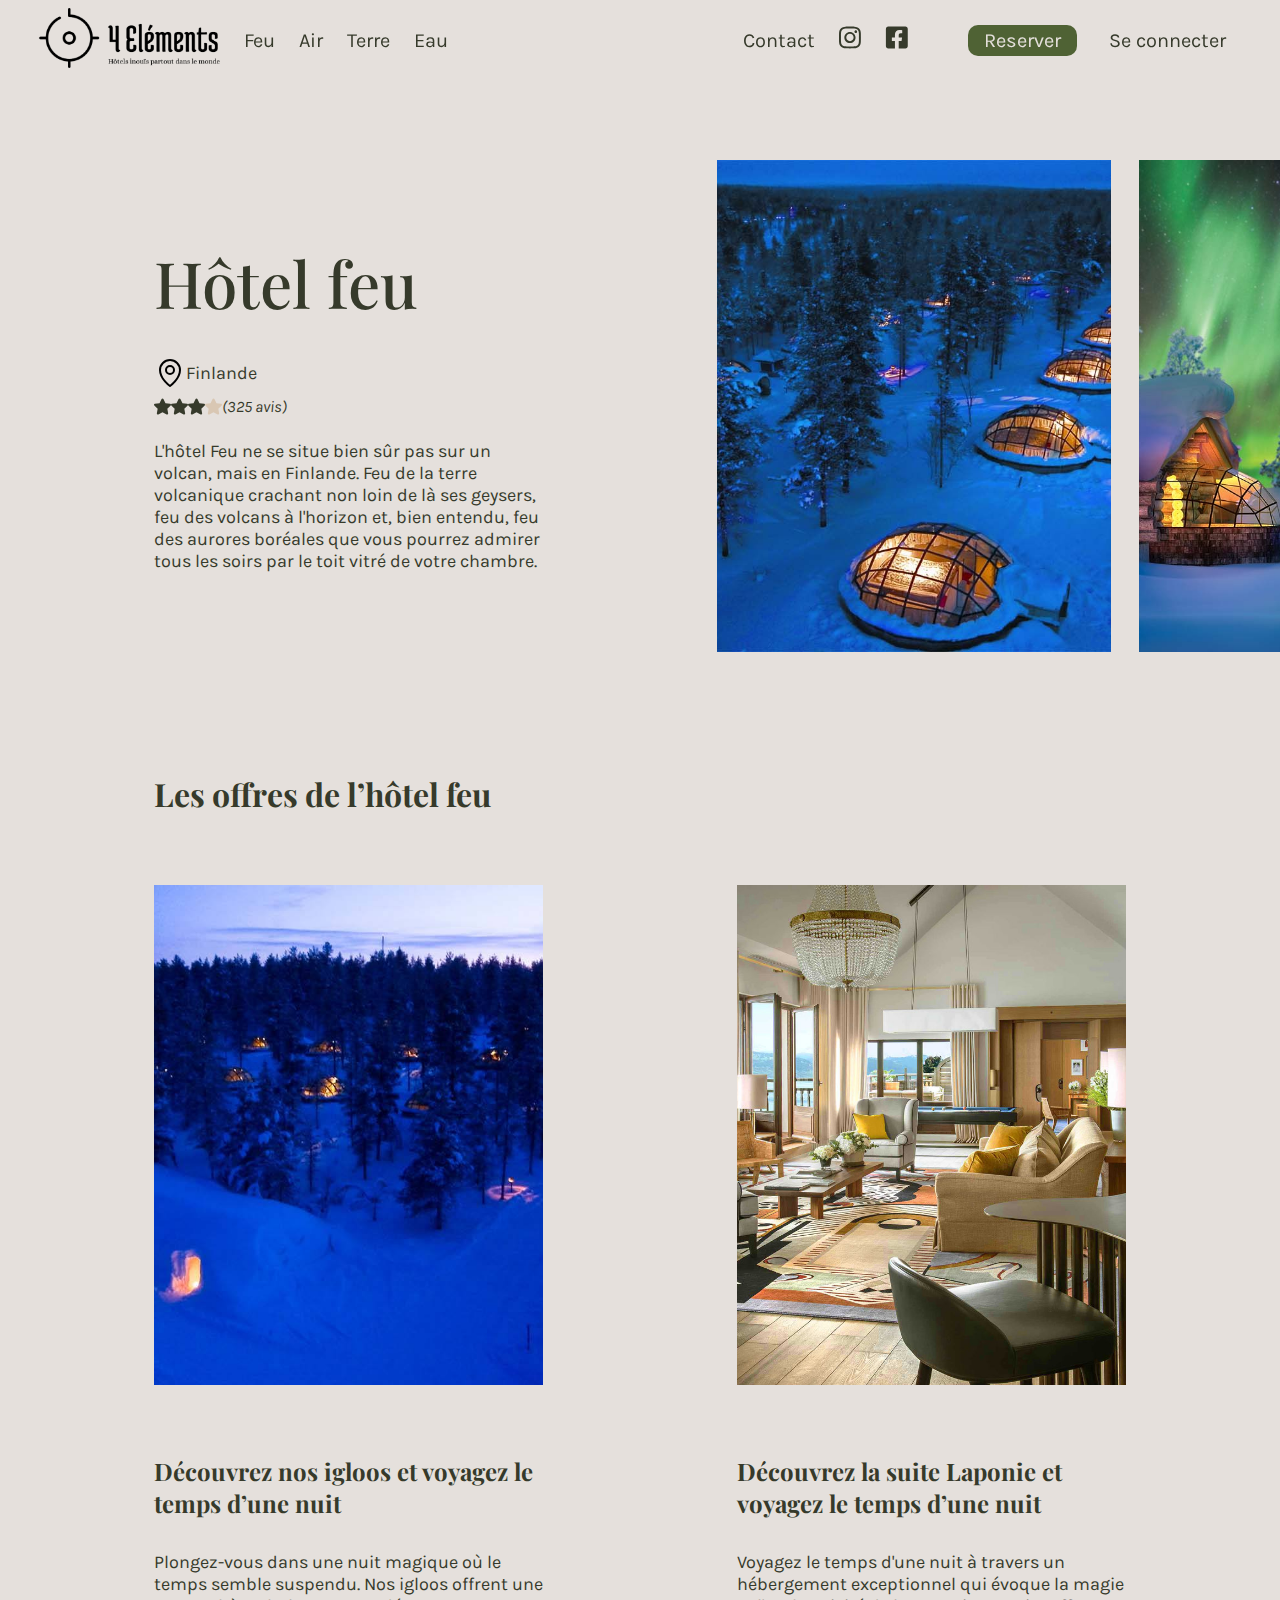
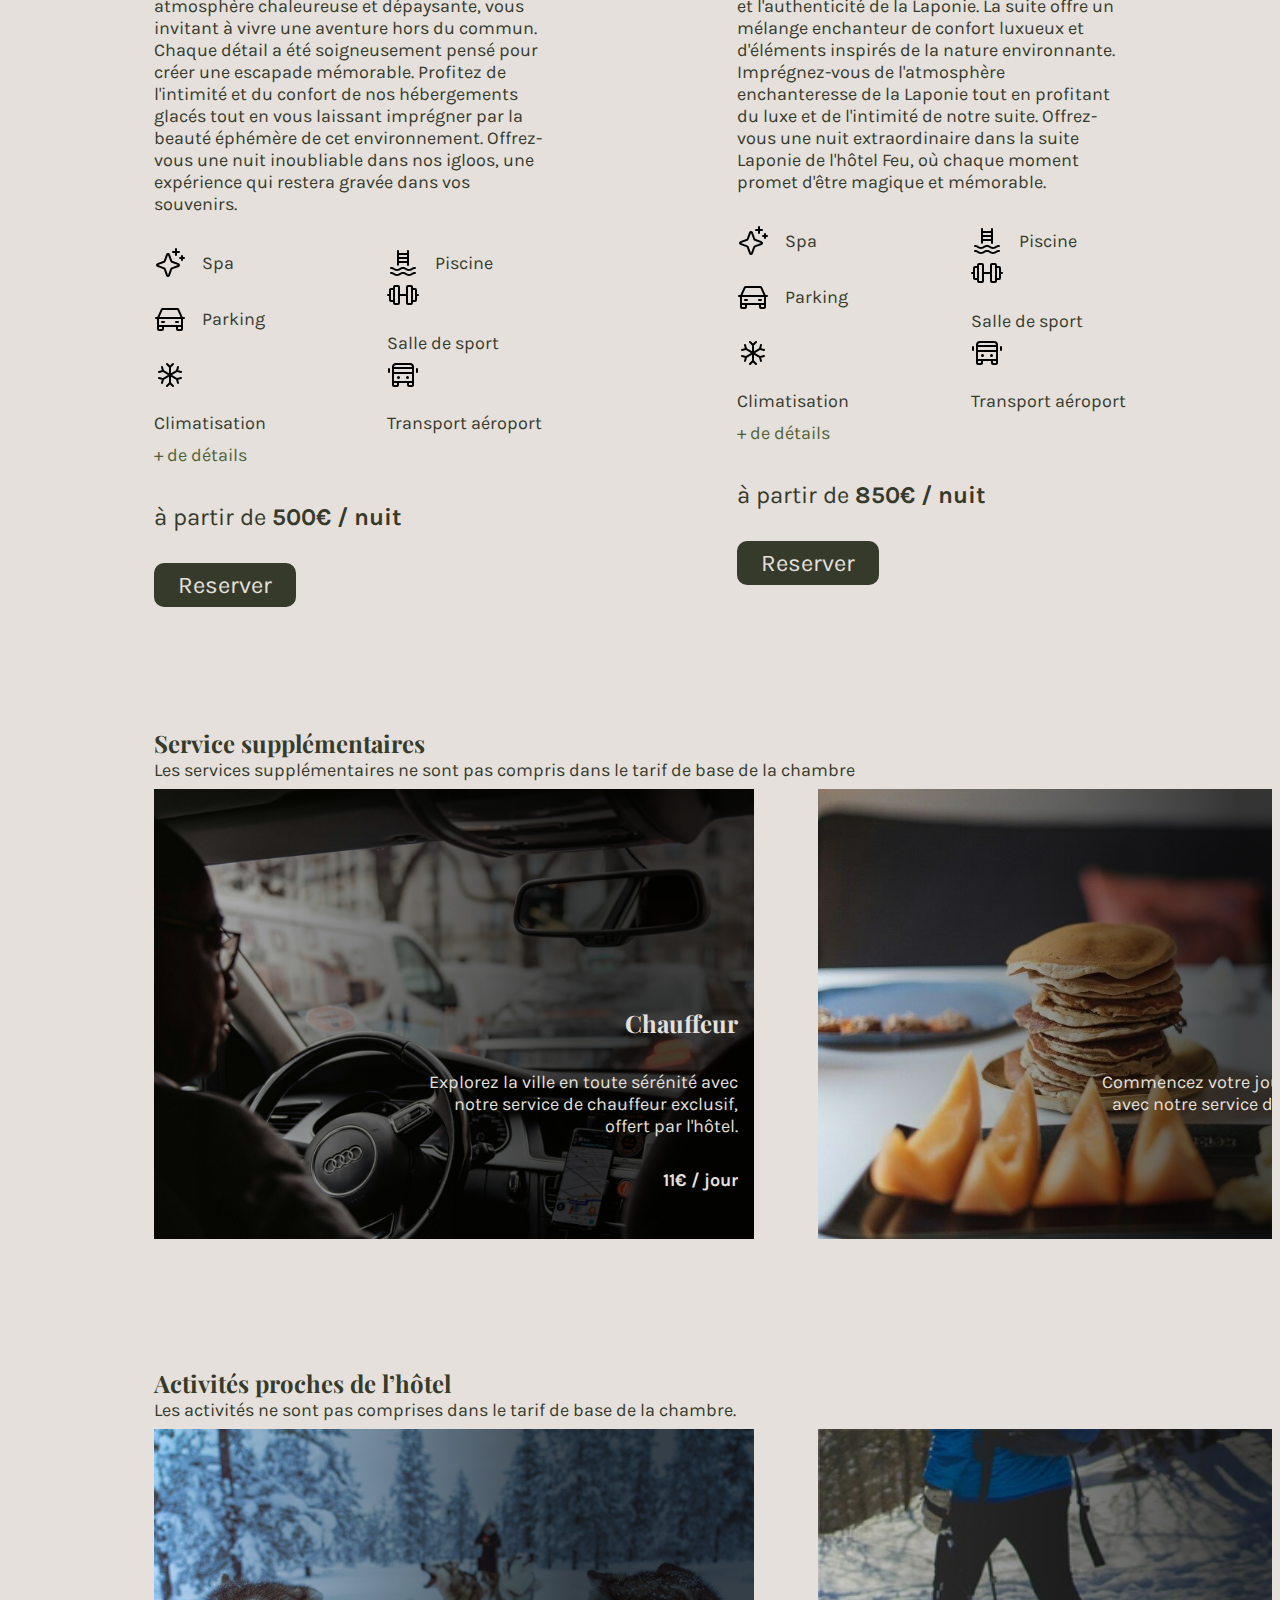
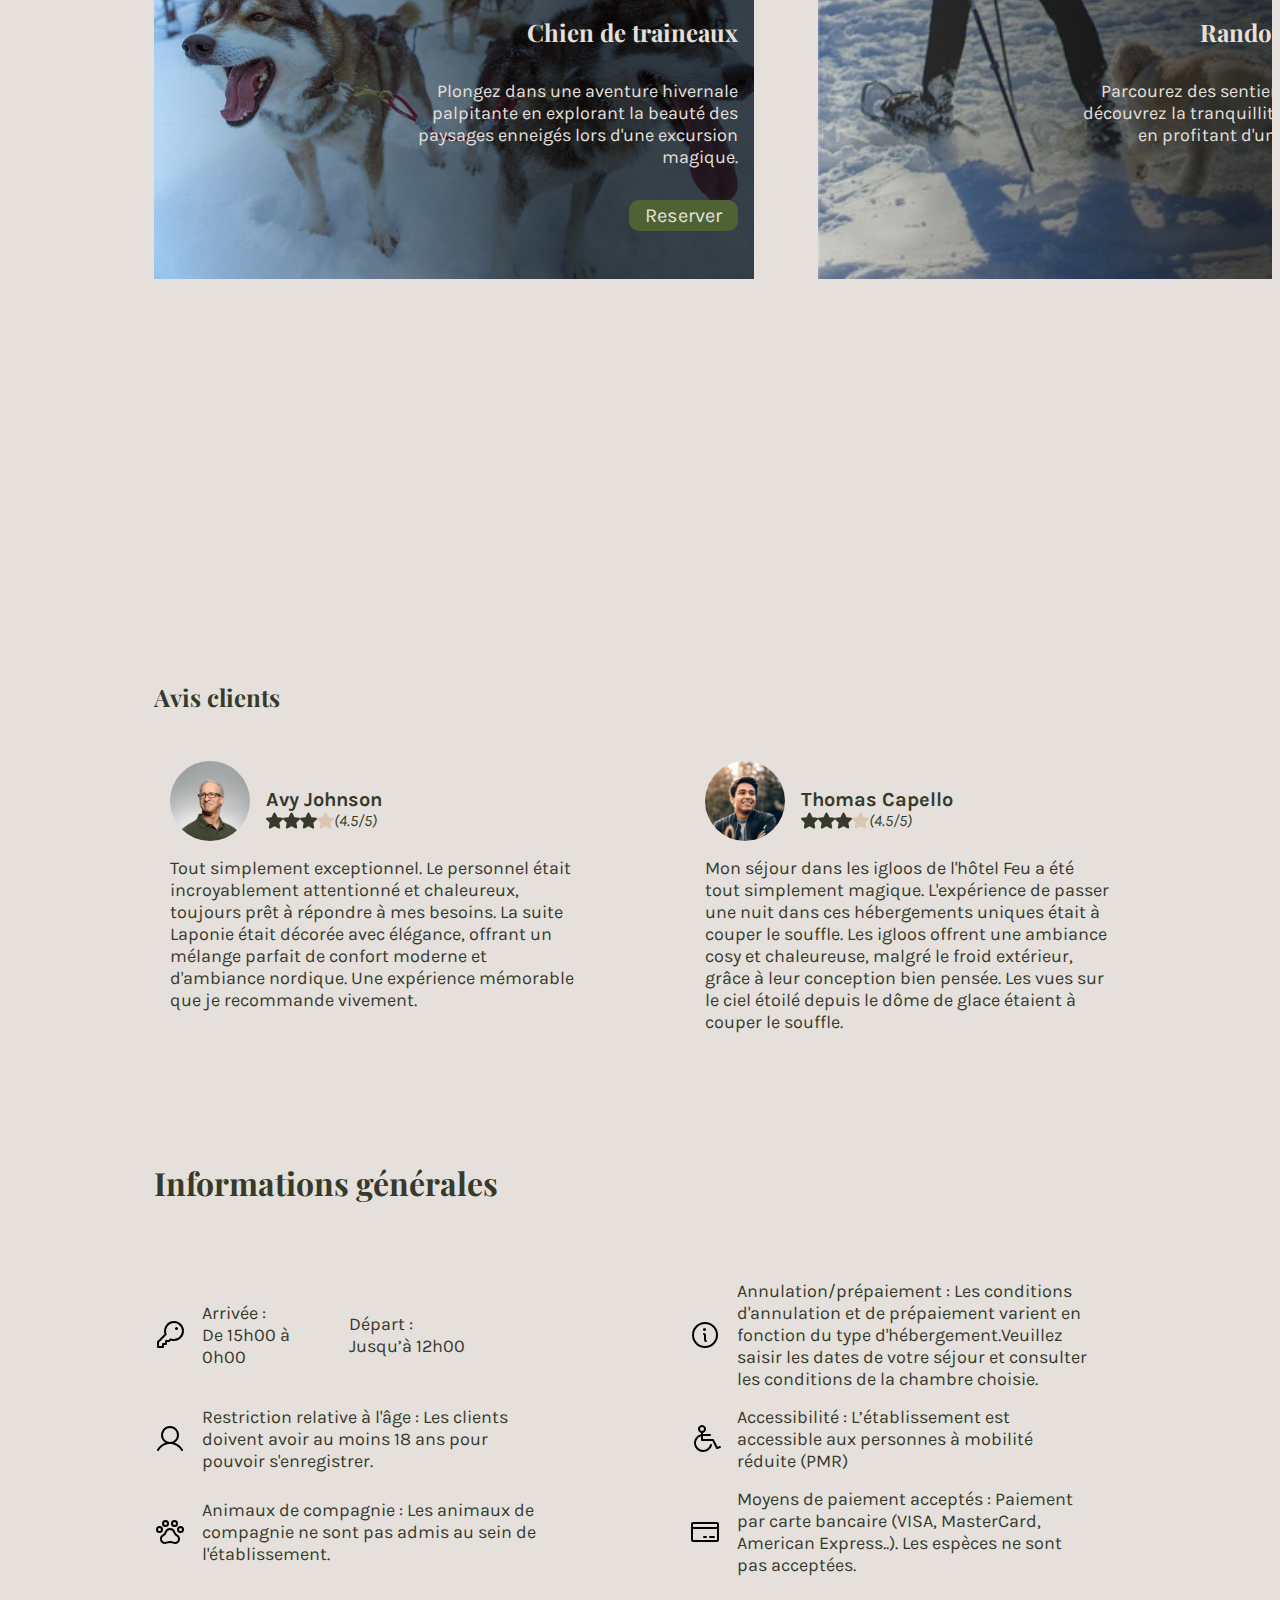
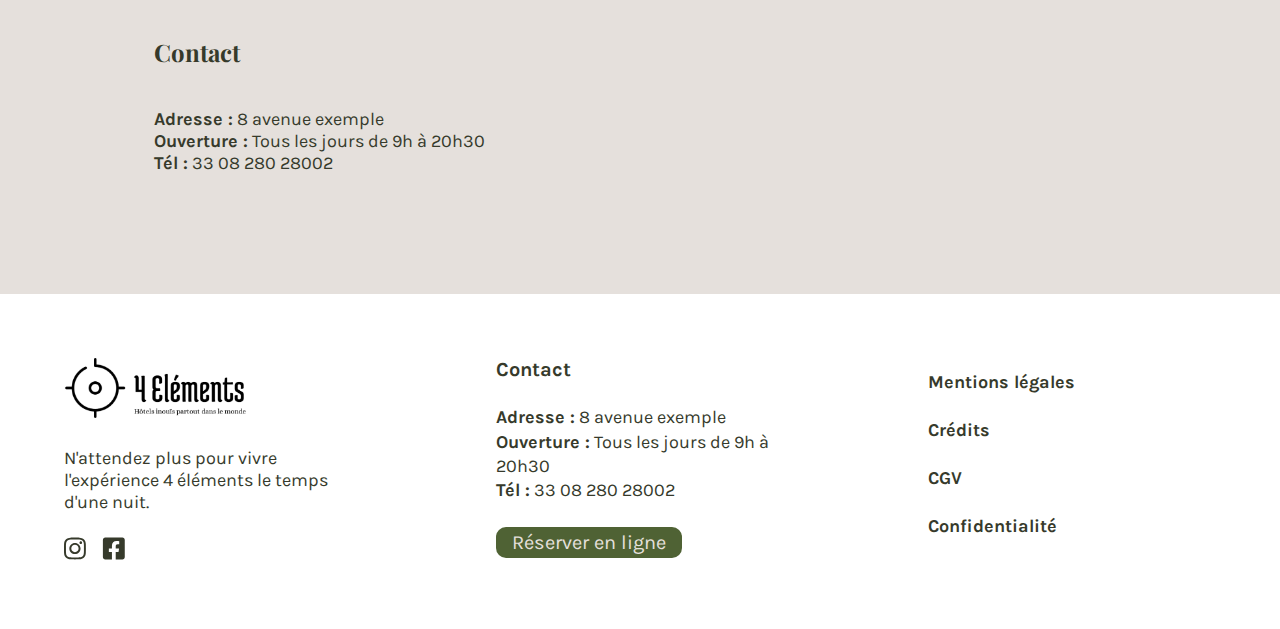
==== fire.html @ c2348f63 "V1" ====
<!DOCTYPE html>
<html lang="fr">
<head>
    <meta charset="UTF-8">
    <meta name="viewport" content="width=device-width, initial-scale=1.0">
    <title>Élément Feu : Vivez l'Énergie Brûlante de l'Expérience</title>
    <meta name="description" content="Description Meta de la page Hotel Feu : Découvrez l'intensité et la chaleur de l'élément Feu dans notre hôtel dédié, où chaque détail incarne la passion et la vitalité de cette force élémentaire. Plongez dans une expérience où le feu réchauffe votre âme et éveille vos sens, créant des souvenirs inoubliables au cœur d'un environnement enflammé et vibrant.">
    <link rel="stylesheet" href="style.css">
</head>
<body>
    <!-- header -->
    <header class="flex justify-between align-center">
        <!-- menu burger -->
        <div class="menu-burger">
             <!-- W3C ressort en erreur car il ne faut pas mettre de div ou nav dans le label, mais on a pas le choix en full CSS, je laisse comme ça -->
                <input type="checkbox" name="burger" id="burger">
                <label class="checkmark-burger" for="burger">
                    <span></span>
                    <span></span>
                    <span></span>
                </label>
                <!-- menu lateral -->
                <nav class="menu-lateral">
                    <ul>
                        <li><a href="Index.html" title="lien vers accueil hotels 4 éléments"><img class="logo" src="./assets/logo/logo-noir.png" alt="logo des hotels 4 elements"></a></li>
                        <li><a class="a-menu animation" href="fire.html">Feu</a></li>
                        <li><a class="a-menu" href="Index.html">Air</a></li>
                        <li><a class="a-menu" href="Index.html">Terre</a></li>
                        <li><a class="a-menu" href="Index.html">Eau</a></li>
                        <li><a class="a-menu reserve" href="Index.html">Reserver</a></li>
                        <li><a class="a-menu" href="Index.html">Se connecter</a></li>
                        <li><a class="a-menu" href="#contact" title="lien vers l'onglet contact">Contact</a></li>
                    </ul>
                </nav>
        </div>
        <!-- div gauche -->
        <div class="header-gauche flex align-center menu-grd-ecran">
            <!-- logo -->
           <a href="Index.html" title="lien vers accueil hotels 4 éléments"><img class="logo anim-logo" src="./assets/logo/logo-noir.png" alt="logo des hotels 4 elements"></a>
            <!-- menu hotel -->
            <nav>
                <ul class="menu flex">
                    <li class="anim"><a class="a-menu" href="fire.html">Feu</a></li>
                    <li class="anim"><a class="a-menu" href="Index.html">Air</a></li>
                    <li class="anim"><a class="a-menu" href="Index.html">Terre</a></li>
                    <li class="anim"><a class="a-menu" href="Index.html">Eau</a></li>
                </ul>
            </nav>
        </div>
        <!-- div droite -->
        <div class="header-droite flex align-center">
            <!-- menu contact et réseaux -->
            <nav>
                <ul class="menu flex align-center">
                    <li class="menu-grd-ecran anim"><a class="a-menu" href="#contact" title="lien vers l'onglet contact">Contact</a></li>
                    <li class="anim"><a target="_blank" href="google.com" title="lien vers la page instagram"><svg width="22" height="23" viewBox="0 0 22 23" fill="none" xmlns="http://www.w3.org/2000/svg">
                        <path d="M10.946 5.88965C7.84058 5.88965 5.33569 8.39453 5.33569 11.5C5.33569 14.6055 7.84058 17.1104 10.946 17.1104C14.0515 17.1104 16.5564 14.6055 16.5564 11.5C16.5564 8.39453 14.0515 5.88965 10.946 5.88965ZM10.946 15.1475C8.93921 15.1475 7.29858 13.5117 7.29858 11.5C7.29858 9.48828 8.93433 7.85254 10.946 7.85254C12.9578 7.85254 14.5935 9.48828 14.5935 11.5C14.5935 13.5117 12.9529 15.1475 10.946 15.1475ZM18.0945 5.66016C18.0945 6.3877 17.5085 6.96875 16.7859 6.96875C16.0584 6.96875 15.4773 6.38281 15.4773 5.66016C15.4773 4.9375 16.0632 4.35156 16.7859 4.35156C17.5085 4.35156 18.0945 4.9375 18.0945 5.66016ZM21.8103 6.98828C21.7273 5.23535 21.3269 3.68262 20.0427 2.40332C18.7634 1.12402 17.2107 0.723633 15.4578 0.635742C13.6511 0.533203 8.23608 0.533203 6.42944 0.635742C4.6814 0.71875 3.12866 1.11914 1.84448 2.39844C0.560303 3.67773 0.164795 5.23047 0.0769043 6.9834C-0.0256348 8.79004 -0.0256348 14.2051 0.0769043 16.0117C0.159912 17.7646 0.560303 19.3174 1.84448 20.5967C3.12866 21.876 4.67651 22.2764 6.42944 22.3643C8.23608 22.4668 13.6511 22.4668 15.4578 22.3643C17.2107 22.2812 18.7634 21.8809 20.0427 20.5967C21.322 19.3174 21.7224 17.7646 21.8103 16.0117C21.9128 14.2051 21.9128 8.79492 21.8103 6.98828ZM19.4763 17.9502C19.0955 18.9072 18.3582 19.6445 17.3962 20.0303C15.9558 20.6016 12.5378 20.4697 10.946 20.4697C9.35425 20.4697 5.9314 20.5967 4.49585 20.0303C3.53882 19.6494 2.80151 18.9121 2.41577 17.9502C1.84448 16.5098 1.97632 13.0918 1.97632 11.5C1.97632 9.9082 1.84937 6.48535 2.41577 5.0498C2.79663 4.09277 3.53394 3.35547 4.49585 2.96973C5.93628 2.39844 9.35425 2.53027 10.946 2.53027C12.5378 2.53027 15.9607 2.40332 17.3962 2.96973C18.3533 3.35059 19.0906 4.08789 19.4763 5.0498C20.0476 6.49023 19.9158 9.9082 19.9158 11.5C19.9158 13.0918 20.0476 16.5146 19.4763 17.9502Z" fill="#363A2B"/>
                        </svg>
                        </a></li>
                    <li class="anim"><a target="_blank" href="google.com" title="lien vers la page facebook"><svg width="23" height="23" viewBox="0 0 23 23" fill="none" xmlns="http://www.w3.org/2000/svg">
                        <path d="M20.4185 0.5625H3.23096C2.60936 0.5625 2.01321 0.80943 1.57368 1.24897C1.13414 1.68851 0.887207 2.28465 0.887207 2.90625L0.887207 20.0938C0.887207 20.7154 1.13414 21.3115 1.57368 21.751C2.01321 22.1906 2.60936 22.4375 3.23096 22.4375H9.93262V15.0005H6.85645V11.5H9.93262V8.83203C9.93262 5.79736 11.7393 4.12109 14.5063 4.12109C15.8315 4.12109 17.2173 4.35742 17.2173 4.35742V7.33594H15.6904C14.186 7.33594 13.7168 8.26953 13.7168 9.22705V11.5H17.0752L16.5381 15.0005H13.7168V22.4375H20.4185C21.0401 22.4375 21.6362 22.1906 22.0757 21.751C22.5153 21.3115 22.7622 20.7154 22.7622 20.0938V2.90625C22.7622 2.28465 22.5153 1.68851 22.0757 1.24897C21.6362 0.80943 21.0401 0.5625 20.4185 0.5625Z" fill="#363A2B"/>
                        </svg>
                        </a></li>
                </ul>
            </nav>
            <!-- bouton header -->
            <div class="header-btn flex align-center menu-grd-ecran">
                <button class="btn-small">Reserver</button>
                <button class="btn-nobg">Se connecter</button>
            </div>
        </div>
    </header>
    <!-- section feu -->
    <section class="feu fire flex justify-between pl12">
        <!-- description -->
        <div class="container-descriptif">
            <!-- titre hotel -->
            <h2>Hôtel feu </h2>
            <!-- localisation hotel -->
            <div class="flex">
                <p class="flex align-center"><img src="./assets/icon/map-pin.svg" alt="picto localisation">Finlande</p>
                <p class="p-legend flex align-center"><img src="./assets/icon/star-full.svg" alt="picto étoile pleine"><img src="./assets/icon/star-full.svg" alt="picto étoile pleine"><img src="./assets/icon/star-full.svg" alt="picto étoile pleine"><img src="./assets/icon/star-empty.svg" alt="picto étoile vide">(325 avis)</p>
            </div>
            <!-- descriptif hotel -->
            <p>L'hôtel Feu ne se situe bien sûr pas sur un volcan, mais en Finlande. Feu de la terre volcanique crachant non loin de là ses geysers, feu des volcans à l'horizon et, bien entendu, feu des aurores boréales que vous pourrez admirer tous les soirs par le toit vitré de votre chambre.</p>
        </div>
        <!-- image hotel -->
        <div class="container-image flex justify-between">
            <!-- image grande -->
            <div class="img-grd"><img class="img-animation" class="img-animation" src="./assets/image/pres-feu-grand.jpg" alt="photo d'igloos au milieu d'une foret" title="Igloos au milieu de la foret"></div>
            <!-- image petite -->
            <div class="img-petit"><img class="img-animation" class="img-animation" src="./assets/image/pres-feu-petit.jpg" alt="photo d'un chalet sous la neige avec aurore boréale" title="chalet, neige et aurore boréale"></div>
        </div>
    </section>
    <!-- section offres/feu -->
    <section class="offre-feu flex justify-between prl12">
        <h3>Les offres de l’hôtel feu</h3>
        <!-- igloos -->
        <article>
            <div class="img-offre"><img class="img-animation" class="img-animation" src="./assets/image/offre-igloo.jpg" alt="photo d'igloos au milieu de la foret enneigé" title="nos igloos"></div>
            <h4>Découvrez nos igloos et voyagez le temps d’une nuit</h4>
            <p class="mtb32">Plongez-vous dans une nuit magique où le temps semble suspendu. Nos igloos offrent une atmosphère chaleureuse et dépaysante, vous invitant à vivre une aventure hors du commun. Chaque détail a été soigneusement pensé pour créer une escapade mémorable. Profitez de l'intimité et du confort de nos hébergements glacés tout en vous laissant imprégner par la beauté éphémère de cet environnement. Offrez-vous une nuit inoubliable dans nos igloos, une expérience qui restera gravée dans vos souvenirs.</p>
            <div class="services flex justify-between">
                <ul class="flex justify-between">
                    <li class="flex align-center"><img src="./assets/icon/sparkle.svg" alt="picto spa"><p>Spa</p></li>
                    <li class="flex align-center"><img src="./assets/icon/swimming-pool.svg" alt="picto piscine"><p>Piscine</p></li>
                    <li class="flex align-center"><img src="./assets/icon/car.svg" alt="picto parking"><p>Parking</p></li>
                    <li class="flex align-center"><img src="./assets/icon/barbell.svg" alt="picto sale de sport"><p>Salle de sport</p></li>
                    <li class="flex align-center"><img src="./assets/icon/snowflake.svg" alt="picto climatisation"><p>Climatisation</p></li>
                    <li class="flex align-center"><img src="./assets/icon/bus.svg" alt="picto bus"><p>Transport aéroport</p></li>
                    <li class="details pointer anim"><p>+ de détails</p></li>
                </ul>
            </div>
            <p class="prix mtb32">à partir de <span>500€ / nuit</span></p>
            <button class="btn-large">Reserver</button>
        </article>
        <!-- suite laponie -->
        <article>
            <div class="img-offre"><img class="img-animation" class="img-animation" src="./assets/image/offre-laponie.jpg" alt="photo d'une chambre luxueuse" title="suite laponie"></div>
            <h4>Découvrez la suite Laponie et voyagez le temps d’une nuit</h4>
            <p class="mtb32">Voyagez le temps d'une nuit à travers un hébergement exceptionnel qui évoque la magie et l'authenticité de la Laponie. La suite offre un mélange enchanteur de confort luxueux et d'éléments inspirés de la nature environnante. Imprégnez-vous de l'atmosphère enchanteresse de la Laponie tout en profitant du luxe et de l'intimité de notre suite. Offrez-vous une nuit extraordinaire dans la suite Laponie de l'hôtel Feu, où chaque moment promet d'être magique et mémorable.</p>
            <div class="services flex justify-between">
                <ul class="flex justify-between">
                    <li class="flex align-center"><img src="./assets/icon/sparkle.svg" alt="picto spa"><p>Spa</p></li>
                    <li class="flex align-center"><img src="./assets/icon/swimming-pool.svg" alt="picto piscine"><p>Piscine</p></li>
                    <li class="flex align-center"><img src="./assets/icon/car.svg" alt="picto parking"><p>Parking</p></li>
                    <li class="flex align-center"><img src="./assets/icon/barbell.svg" alt="picto sale de sport"><p>Salle de sport</p></li>
                    <li class="flex align-center"><img src="./assets/icon/snowflake.svg" alt="picto climatisation"><p>Climatisation</p></li>
                    <li class="flex align-center"><img src="./assets/icon/bus.svg" alt="picto bus"><p>Transport aéroport</p></li>
                    <li class="details pointer anim"><p>+ de détails</p></li>
                </ul>
            </div>
            <div>
                <p class="prix mtb32">à partir de <span>850€ / nuit</span></p>
                <button class="btn-large">Reserver</button>
            </div>
        </article>
    </section>
    <!-- section services sup -->
    <section class="carousel prl12">
        <h4>Service supplémentaires</h4>
        <p class="carousel-sous-titre">Les services supplémentaires ne sont pas compris dans le tarif de base de la chambre</p>
        <!-- carousel -->
        <div class="carousel-container">
            <div class="carousel-slide flex">
                <!-- carte chauffeur -->
                <div class="carousel-card chauffeur flex pointer">
                    <h4>Chauffeur</h4>
                    <p class="carousel-descriptif">Explorez la ville en toute sérénité avec notre service de chauffeur exclusif, offert par l'hôtel.</p>
                    <p class="carousel-prix">11€ / jour</p>
                </div>
                <!-- carte déjeuner -->
                <div class="carousel-card dejeuner flex pointer">
                    <h4>Déjeuner</h4>
                    <p class="carousel-descriptif">Commencez votre journée en beauté avec notre service de petit déjeuner raffiné.</p>
                    <p class="carousel-prix">11€ / jour</p>
                </div>
                <!-- carte repas -->
                <div class="carousel-card repas flex pointer">
                    <h4>Repas</h4>
                    <p class="carousel-descriptif">Savourez l'art culinaire de notre service de repas, où chaque plat est préparé pour émerveiller vos papilles.</p>
                    <p class="carousel-prix">11€ / jour</p>
                </div>
                <!-- carte guide -->
                <div class="carousel-card guide flex pointer">
                    <h4>Visite guidée</h4>
                    <p class="carousel-descriptif">Explorez les trésors locaux avec notre service de visite guidée, conçu pour vous faire découvrir la région</p>
                    <p class="carousel-prix">11€ / jour</p>
                </div>
            </div>
        </div>
    </section>
    <!-- section activites -->
    <section class="carousel prl12">
        <h4>Activités proches de l’hôtel</h4>
        <p>Les activités ne sont pas comprises dans le tarif de base de la chambre.</p>
        <div class="carousel-container">
            <div class="carousel-slide flex">
                <!-- cartechien traineaux -->
                <div class="carousel-card traineau flex pointer">
                    <h4>Chien de traineaux</h4>
                    <p class="carousel-descriptif">Plongez dans une aventure hivernale palpitante en explorant la beauté des paysages enneigés lors d'une excursion magique.</p>
                    <div class="carousel-btn">
                        <button class="btn-small">Reserver</button>
                    </div>
                </div>
                <!-- carte raquettes -->
                <div class="carousel-card raquette flex pointer">
                    <h4>Rando en raquette</h4>
                    <p class="carousel-descriptif">Parcourez des sentiers immaculés et découvrez la tranquillité hivernale tout en profitant d'une randonnée en raquettes.</p>
                    <div class="carousel-btn">
                        <button class="btn-small">Reserver</button>
                    </div>
                </div>
                <!-- carte volcans -->
                <div class="carousel-card volcan flex pointer">
                    <h4>Découvrir les volcans</h4>
                    <p class="carousel-descriptif">Explorez le monde fascinant des volcans, plongez au cœur de paysages spectaculaires et laissez-vous émerveiller.</p>
                    <div class="carousel-btn">
                        <button class="btn-small">Reserver</button>
                    </div>
                </div>
                <!-- carrte spéléo -->
                <div class="carousel-card speleo flex pointer">
                    <h4>Spéléologie</h4>
                    <p class="carousel-descriptif">Aventurez-vous dans les profondeurs mystérieuses de la terre lors d'une passionnante et extraordinaires séance de spéléologie.</p>
                    <div class="carousel-btn">
                        <button class="btn-small">Reserver</button>
                    </div>
                </div>
            </div>
        </div>
    </section>
    <!-- section video -->
    <section class="video-feu">
        <h6>vidéo publiciataire de l'hotel feu</h6>
        <video src="./assets/video/video-feu.mp4" autoplay loop muted></video>
    </section>
    <!-- section avis -->
    <section class="avis prl12 flex justify-between">
        <h4>Avis clients</h4>
        <article class=" img-animation">
            <div class="profil-titre flex align-center">
                <div class="profil"><img src="./assets/image/avis-johnson.png" alt="photo de profil Mr johnson" title="Mr Johnson"></div>
                <div>
                    <h5>Avy Johnson</h5>
                    <p class="p-legend flex align-center"><img src="./assets/icon/star-full.svg" alt="picto étoile pleine"><img src="./assets/icon/star-full.svg" alt="picto étoile pleine"><img src="./assets/icon/star-full.svg" alt="picto étoile pleine"><img src="./assets/icon/star-empty.svg" alt="picto étoile vide"> (4.5/5)</p>
                </div>
            </div>
            <p>Tout simplement exceptionnel. Le personnel était incroyablement attentionné et chaleureux, toujours prêt à répondre à mes besoins. La suite Laponie était décorée avec élégance, offrant un mélange parfait de confort moderne et d'ambiance nordique. Une expérience mémorable que je recommande vivement.</p>
        </article>
        <article class=" img-animation">
            <div class="profil-titre flex align-center">
                <div class="profil"><img src="./assets/image/avis-capello.png" alt="photo de profil Mr capello" title="Mr Capello"></div>
                <div>
                    <h5>Thomas Capello</h5>
                    <p class="p-legend flex align-center"><img src="./assets/icon/star-full.svg" alt="picto étoile pleine"><img src="./assets/icon/star-full.svg" alt="picto étoile pleine"><img src="./assets/icon/star-full.svg" alt="picto étoile pleine"><img src="./assets/icon/star-empty.svg" alt="picto étoile vide"> (4.5/5)</p>
                </div>
            </div>
            <p>Mon séjour dans les igloos de l'hôtel Feu a été tout simplement magique. L'expérience de passer une nuit dans ces hébergements uniques était à couper le souffle. Les igloos offrent une ambiance cosy et chaleureuse, malgré le froid extérieur, grâce à leur conception bien pensée. Les vues sur le ciel étoilé depuis le dôme de glace étaient à couper le souffle.</p>
        </article>
    </section>
    <!-- section infos -->
    <section class="infos prl12">
        <h3>Informations générales</h3>
        <ul class="flex justify-between">
            <li class="flex align-center">
                <img src="./assets/icon/key.svg" alt="picto clé">
                <p class="w30"><span>Arrivée :</span><br>De 15h00 à 0h00</p>
                <p class="w30"><span>Départ :</span><br>Jusqu’à 12h00</p>
            </li>
            <li class="flex align-center"><img src="./assets/icon/info.svg" alt="picto info"><p class="w80">Annulation/prépaiement : Les conditions d'annulation et de prépaiement varient en fonction du type d'hébergement.Veuillez saisir les dates de votre séjour et consulter les conditions de la chambre choisie.</p></li>
            <li class="flex align-center"><img src="./assets/icon/user.svg" alt="picto utilisateur"><p class="w80">Restriction relative à l'âge : Les clients doivent avoir au moins 18 ans pour pouvoir s'enregistrer.</p></li>
            <li class="flex align-center"><img src="./assets/icon/wheelchair.svg" alt="picto PMR"><p class="w80">Accessibilité : L’établissement est accessible aux personnes à mobilité réduite (PMR)</p></li>
            <li class="flex align-center"><img src="./assets/icon/paw-print.svg" alt=".picto animal"><p class="w80">Animaux de compagnie : Les animaux de compagnie ne sont pas admis au sein de l'établissement.</p></li>
            <li class="flex align-center"><img src="./assets/icon/credit-card.svg" alt="picto CB"><p class="w80">Moyens de paiement acceptés : Paiement par carte bancaire (VISA, MasterCard, American Express..). Les espèces ne sont pas acceptées.</p></li>
        </ul>
        <h4>Contact</h4>
        <address>
            <a target="_blank" href="https://www.google.fr/maps/place/Webecom-Formation/@45.449743,4.3788317,17z/data=!3m1!4b1!4m6!3m5!1s0x47f5aeb2af2210e3:0x3f15c6dd67ae31bb!8m2!3d45.4497393!4d4.3814066!16s%2Fg%2F1tmbvglc?entry=ttu"><span>Adresse :</span> 8 avenue exemple</a>
            <p><span>Ouverture :</span> Tous les jours de 9h à 20h30</p>
            <a href="tel:+330828028002"><span>Tél :</span> 33 08 280 28002</a>
        </address>
    </section>
    <!-- footer -->
    <footer class="flex justify-between">
        <!-- footer gauche -->
        <div class="footer-gauche">
            <a href="Index.html" title="lien vers accueil hotels 4 éléments"><img class="logo anim-logo" src="./assets/logo/logo-noir.png" alt="logo des hotels 4 elements"></a>
            <p>N'attendez plus pour vivre l'expérience 4 éléments le temps d'une nuit.</p>
            <nav>
                <ul class="flex align-center">
                    <li class="anim"><a target="_blank" href="google.com" title="lien vers la page instagram"><img src="/assets/icon/instagram.svg" alt="logo d'instagram"></a></li>
                    <li class="anim"><a target="_blank" href="google.com" title="lien vers la page facebook"><img src="/assets/icon/facebook.svg" alt="logo de facebook"></a></li>
                </ul>
            </nav>
        </div>
        <!-- footer centre -->
        <div class="contact" id="contact">
            <h5>Contact</h5>
            <address>
                <a target="_blank" href="https://www.google.fr/maps/place/Webecom-Formation/@45.449743,4.3788317,17z/data=!3m1!4b1!4m6!3m5!1s0x47f5aeb2af2210e3:0x3f15c6dd67ae31bb!8m2!3d45.4497393!4d4.3814066!16s%2Fg%2F1tmbvglc?entry=ttu"><span>Adresse :</span> 8 avenue exemple</a>
                <p><span>Ouverture :</span> Tous les jours de 9h à 20h30</p>
                <a href="tel:+330828028002"><span>Tél :</span> 33 08 280 28002</a>
            </address>
            <button class="btn-small">Réserver en ligne</button>
        </div>
        <!-- footer droite -->
        <nav class="cgv">
            <ul>
                <li class="anim"><a href="Index.html"><span>Mentions légales</span></a></li>
                <li class="anim"><a href="Index.html"><span>Crédits</span></a></li>
                <li class="anim"><a href="Index.html"><span>CGV</span></a></li>
                <li class="anim"><a href="Index.html"><span>Confidentialité</span></a></li>
            </ul>
        </nav>
    </footer>
</body>
</html>
---- style.css ----
@import url('https://fonts.googleapis.com/css2?family=Karla:wght@400;700&family=Playfair+Display:wght@500;700&display=swap');
/*
font-family: 'Karla', sans-serif;
font-family: 'Playfair Display', serif;
*/

@import url('https://fonts.googleapis.com/css2?family=Almarai:wght@800&display=swap');
/* spécial pour le petit dessin de la section createur */

*{
    padding: 0;
    margin: 0;
    box-sizing: border-box;
}

:root{
    --primary: #363A2B;
    --secondary: #4F6234;
    --tertiary: #D9C7B3;
    --input: #E1D2C2;
    --background: #E5E0DC;
}

/****************** GENERAL ******************/

h1, h2, h3, h4{
    font-family: 'Playfair Display', serif;
}

h5, p, .p-legend, a, button, .a-menu, label, input, select
{
    font-family: 'Karla', sans-serif;
}

h1, h2{
    font-weight: 500;
    font-size: 64px;
}

h3, h4, h5{
    font-weight: 700;
}

p, .p-legend, a, button, .a-menu{
    font-weight: 400;
}

h3{
    font-size: 32px;
}

h4, .btn-large{
    font-size: 24px;
}

h5, .btn-small, .btn-nobg, .a-menu, input, select{
    font-size: 20px;
}

p, label, a{
    font-size: 18px;
}

.p-legend{
    font-size: 16px;
    font-style: italic;
}

body{
    background-color: var(--background);
    color: var(--primary);
}

a{
    text-decoration: none;
}

ul{
    list-style: none;
}

.flex{
    display: flex;
    flex-wrap: wrap;
}

.justify-between{
    justify-content: space-between;
}

.align-center{
    align-items: center;
}

.btn-nobg{    
    background: none;
    color: var(--primary);
    padding: 4px 16px;
    border: none;
    border-radius: 10px;
}

.btn-small{
    background-color: var(--secondary);
    color: var(--background);
    padding: 4px 16px;  
    border: none;
    border-radius: 10px;
}

.btn-large{
    background-color: var(--primary);
    color: var(--background);
    padding: 8px 24px;  
    border: none;
    border-radius: 10px;
}

section{
    margin-bottom: 120px;
}

:visited, :link, :active{
    color: var(--primary);
}

.pr12{
    padding-right: 12%;
}

.pl12{
    padding-left: 12%;
}

.prl12{
    padding: 0 12%;
}

/******** animations ************/

.anim, .anim-logo{
    transition: 0.3s ease;
}

.anim-logo:hover{
    transform: scale(1.1);
}

.anim:hover{
    transform: scale(1.2);
}

.pointer{
    cursor: pointer;
}

button{
    cursor: pointer;
    transition: 0.3s ease;
}

button:hover{
    transition: 0.3s;
    transform: scale(1.05);
    box-shadow: 2px 2px 2px var(--tertiary);
}

.img-animation{
    transition: 0.3s ease;
}

.img-animation:hover{
    transform: scale(1.1);
    border-radius: 25px;
    box-shadow: 2px 2px 2px var(--tertiary);
}

/********************** HEADER *********************/

header{
    width: 100%;
    height: 80px;
    align-items: center;
    padding: 0 3%;
    background-color: #e5e0dce7;
    position: sticky;
    top: 0;
    z-index: 1;
}

.menu{
    gap: 24px;
}

.a-menu{
    color: var(--primary);
}

.header-gauche{
    width: 45%;
    gap: 24px;
}

.header-droite{
    width: 55%;
    justify-content: flex-end;
}

.header-droite img{
    height: 30px;
}

.header-btn{
    margin-left: 60px;
    gap: 16px;
}

/******************** HERO **********************/

.hero video{
    width: 100%;
    height: 110vh;
    object-fit: cover;
    position: absolute;
    top: -80px;
    z-index: -1;
}

.hero{
    position: relative;
    width: 100%;
    height: calc(110vh - 80px);
    background: linear-gradient(90deg, #363a2b00 0%, #363a2b7c 50%, #363A2B 100%);
    margin-bottom: 350px;
}

h1{
    color: var(--background);
    width: 100%;
    text-align: end;
    padding-right: 3%;
}

form{
    padding: 16px 16px;
    background-color: var(--tertiary);
    border-radius: 20px;
    width: 680px;
    justify-content: space-between;
    margin: auto;
    position: relative;
    top: 30vh;
}

form h4{
    width: 100%;
}

.form-date{
    width: 250px;
    margin-top: 16px;
}

.form-nbr{
    width: 180px;
    margin-top: 16px;
}

.form-hotel{
    width: 180px;
    margin-top: 16px;
}

form label, form input, form select{
    width: 100%;
    margin-top: 8px;
}

form input, form select{
    background-color: var(--input);
    border: none;
    border-radius: 10px;
    height: 65px;
    color: var(--primary);
    padding-left: 16px;
}

.form-btn{
    width: 100%;
    justify-content: center;
    position: relative;
    top: 38px;
}

/******** section elements ********/

.feu, .terre, .air, .eau{
    width: 100%;
}

.container-descriptif{
    width: 35%;
    padding: 80px 0 80px 0;
}

.container-descriptif div, .container-descriptif>p, .container-descriptif button{
    margin-top: 24px;
}

.container-descriptif h2, .container-descriptif div, .container-descriptif p{
    width: 100%;
}

.container-descriptif div p{
    margin-top: 8px;
}

.container-image{
    width: 50%;
}

.img-grd{
    width: 70%;
}

.img-petit{
    width: 25%;
}

.img-petit img, .img-grd img{
    width: 100%;
    height: 100%;
    object-fit: cover;
}

/******** section concept-archi / createur *********/

.createur h3{
    width: 100%;
}

.concept-archi, .createur{
    width: 100%;
}

.concept, .architecture, .mot-createur, .portrait-createur{
    width: 40%;
}

.architecture p, .architecture h3, .architecture div, .concept p, .concept h3, .concept div, .createur p, .createur h3, .dessin{
    margin-bottom: 24px;
}

.concept-archi h3, .concept-archi p, .img-concept, .img-archi{
    width: 100%;
}

.img-concept, .img-archi{
    height: 400px;
}

.img-concept img, .img-archi img{
    width: 100%;
    height: 100%;
    object-fit: cover;
}

.mot-createur{
    position: relative;
    width: 45%;
}

.dessin{
    width: 25%;
    position: relative;
    top: 20px;
}

.portrait-createur{
    width: 45%;
}

.portrait-createur img{
    width: 100%;
    height: 100%;
    object-fit: cover;
}

.p-vert{
    color: var(--secondary);
}

/********** footer *********/

footer{
    padding: 5%;
    background-color: white;
}

footer div, .cgv{
    width: 25%;
}

.logo{
    height: 60px;
}

.footer-gauche p, .footer-gauche nav{
    margin-top: 24px;
}

.footer-gauche ul{
    gap: 16px;
}

.contact address{
    line-height: 24px;
}

.contact h5, .contact address{
    margin-bottom: 24px;
}

address{
    color: var(--primary);
    font-style: normal;
}

address span{
    font-weight: bold;
}

.cgv a{
    font-weight: bold;
    line-height: 48px;
}

/************* page feu ***********/

.fire{
    margin-top: 80px;
}


/***** section offre feu ******/

.offre-feu h3{
    width: 100%;
}

.offre-feu article{
    width: 40%;
}

.img-offre{
    width: 100%;
    height: 500px;
    margin: 70px 0;
}

.img-offre img{
    width: 100%;
    height: 100%;
    object-fit: cover;
}

.services ul{
    width: 100%;
}
.services li{
    width: 40%;
    gap: 16px;
    line-height: 32px;
}

.mtb32{
    margin: 32px 0;
}

.details{
    color: var(--secondary);
}

.prix{
    font-size: 24px;
}

.prix span{
    font-weight: bold;
}

/****** services supp / activité ******/

.carousel-sous-titre{
    width: 100%;
}

.carousel-container{
    width: 115%;
    /*On active le scroll sur X pour voir ce qui dépasse du container*/
    overflow-x: scroll; 
    /*Permet d'arreter le scroll au début d'une vignette*/
    scroll-snap-type: x mandatory;
    /*Ebauche de customisation de la scrollbar (cf documentation si vous voulez aller plus loin)*/
    scrollbar-color: var(--tertiary) var(--background);
    scrollbar-width: thin;
    padding: 8px 0;
}

.carousel-slide{
    display: flex;
    flex-wrap: nowrap;
    width: fit-content;
    gap: 64px;
}

.carousel-card{
    scroll-snap-align: start;
    width: 600px;
    height: 450px;
    text-align: end;
    justify-content: end;
    padding-right: 16px;
    align-content: flex-end;
    color: var(--background);
}

.carousel-descriptif{
    width: 55%;
    margin: 32px 0;
}

.carousel h4{
    width: 100%;
}

.carousel-prix{
    width: 100%;
    margin-bottom: 48px;
    font-weight: bold;
}

.carousel-btn{
    margin-bottom: 48px;
    width: 100%;
}

.chauffeur{
    background-image: linear-gradient(90deg, rgba(0, 0, 0, 0) 0%, rgba(0, 0, 0, 0.7) 70%), url(assets/image/service-1-chauffeur.jpg);
    background-size: cover;
    background-position-y: -120px;
}

.dejeuner{
    background-image: linear-gradient(90deg, rgba(0, 0, 0, 0) 0%, rgba(0, 0, 0, 0.7) 70%), url(assets/image/service-2-dejeuner.jpg);
    background-size: cover;
}

.repas{
    background-image: linear-gradient(90deg, rgba(0, 0, 0, 0) 0%, rgba(0, 0, 0, 0.7) 70%), url(assets/image/service-3-repas.jpg);
    background-size: cover;
}

.guide{
    background-image: linear-gradient(90deg, rgba(0, 0, 0, 0) 0%, rgba(0, 0, 0, 0.7) 70%), url(assets/image/service-4-guide.jpg);
    background-size: cover;
}

.traineau{
    background-image: linear-gradient(90deg, rgba(0, 0, 0, 0) 0%, rgba(0, 0, 0, 0.7) 70%), url(assets/image/activite-1-chien-traineaux.jpg);
    background-size: cover;
}

.raquette{
    background-image: linear-gradient(90deg, rgba(0, 0, 0, 0) 0%, rgba(0, 0, 0, 0.7) 70%), url(assets/image/activite-2-rando-raquette.jpg);
    background-size: cover;
}

.volcan{
    background-image: linear-gradient(90deg, rgba(0, 0, 0, 0) 0%, rgba(0, 0, 0, 0.7) 70%), url(assets/image/activite-3-volcan.png);
    background-size: cover;
    background-position-y: -120px;
}

.speleo{
    background-image: linear-gradient(90deg, rgba(0, 0, 0, 0) 0%, rgba(0, 0, 0, 0.7) 70%), url(assets/image/activite-4-speleologie.png);
    background-size: cover;
    background-position-y: -240px;
}


/******** vidéo *********/

.video-feu h6{
    display: none;
}

.video-feu video{
    width: 100%;
}

/********* Avis ********/

.avis h4{
    width: 100%;
    margin-bottom: 40px;
}

.avis article{
    width: 45%;
    padding: 8px 16px;
}

.profil{
    width: 80px;
    height: 80px;
    margin-right: 16px;
    margin-bottom: 16px;
}

.profil img{
    width: 100%;
    height: 100%;
    object-fit: cover;
    border-radius: 50%;
}



/********* Infos ***********/

.infos h3{
    width: 100%;
    margin-bottom: 60px;
}

.infos ul{
    width: 100%;

}

.infos ul li{
    width: 45%;
    gap: 16px;
    margin-top: 16px;
}

.w80{
    width: 80%;
}

.w30{
    width: 30%;
}

.infos h4{
    margin: 60px 0 40px 0;
}

/*********** menu burger ***********/

.menu-burger {
    display: none;
    position: relative;
    cursor: pointer;
    font-size: 20px;
    user-select: none;
  }
  
  .menu-lateral {
    position: fixed;
    top: 0;
    left: 0;
    width: 200px;
    height: 100vh;
    padding: 8px;
    background-color: #e5e0dce7;
    transform: translateX(-200px);
    transition: transform 0.6s ease;
    line-height: 32px;
    padding-top: 80px;
    z-index: 1;
  }
  
  .reserve{
    color: var(--secondary);
  }

  .menu-lateral ul {
    display: block;
  }
  
  /* BURGER */
  
  /* Hide the default checkbox */
  .menu-burger input {
    position: absolute;
    opacity: 0;
    cursor: pointer;
    height: 0;
    width: 0;
    display: none;
  }
  
  .checkmark-burger {
    display: block;
    position: relative;
    top: 0;
    left: 0;
    height: 1.3em;
    width: 1.3em;
    cursor: pointer;
  }
  
  .checkmark-burger span{
    width: 32px;
    height: 2px;
    background-color: var(--background);
    position: absolute;
    transition: all 0.3s ease-in-out;
    z-index: 2;
  }
  
  .checkmark-burger span:nth-child(1) {
    top: 10%;
  }
  
  .checkmark-burger span:nth-child(2) {
    top: 50%;
  }
  
  .checkmark-burger span:nth-child(3) {
    top: 90%;
  }

  .menu-burger input:checked + .checkmark-burger span:nth-child(1) {
    top: 50%;
    transform: translateY(-50%) rotate(45deg);
    background-color: var(--primary);
  }
  
  .menu-burger input:checked + .checkmark-burger span:nth-child(2) {
    top: 50%;
    transform: translateY(-50%) rotate(-45deg);
    background-color: var(--primary);
  }
  
  .menu-burger input:checked + .checkmark-burger span:nth-child(3) {
    transform: translateX(-50px);
    opacity: 0;
  }
  
  @media screen and (max-width: 1024px) {
    header, .hero{
        background: #363a2b77;
    }

    .menu path{
        fill: var(--background);
    }
    
    .menu-burger {
      display: block;
    }
    .menu-grd-ecran {
      display: none;
    }
    #burger:checked ~ .menu-lateral {
      transform: translateX(0);
    }

    h1, h2{
        font-size: 48px;
    }
    
    section{
        margin-bottom: 60px;
    }

    h1{
        padding-top: 10vh;
    }

    .container-descriptif, .container-image, .concept, .architecture, .mot-createur, .portrait-createur, .offre-feu article{
        width: 100%;
    }

    .container-descriptif{
        padding-right: 12%;
    }

    .img-offre{
        height: 40vh;
    }
    
    .feu, .terre, .archi-responsive, .createur-responsive{
        flex-direction: column-reverse;
    }

    .air, .eau{
        padding: 0 0 0 12%;
    }

    .createur-responsive{
        display: flex;
    }

    .portrait-createur{
        height: 40vh;
    }

    footer{
        padding: 40px 12%;
    }

    footer div, .cgv{
        width: 100%;
        margin-top: 40px;
    }

    .carousel-slide{
        gap: 16px;
    }

    .carousel-card{
        width: 300px;
        height: 250px;
    }

    .carousel-prix{
        margin-bottom: 24px;
    }

    .carousel-descriptif{
        width: 80%;
    }

    .chauffeur{
        background-position-y: -60px;
    }

    .volcan{
        background-position-y: -40px;
    }

    .speleo{
        background-position-y: -120px;
    }

    .avis article{
        margin-top: 32px;
    }

    .avis article{
        width: 100%;
    }
    
    .infos ul li{
        width: 100%;
    }
  }
  

@media screen and (max-width: 575px){
     form{
        width: 270px;
        justify-content: center;
        top: 25vh;
    }

    form h4{
        text-align: center;
        margin-bottom: 16px;
    }

    .services ul li{
        width: 100%;
    }

    .container-image{
        height: 40vh;
    }
}
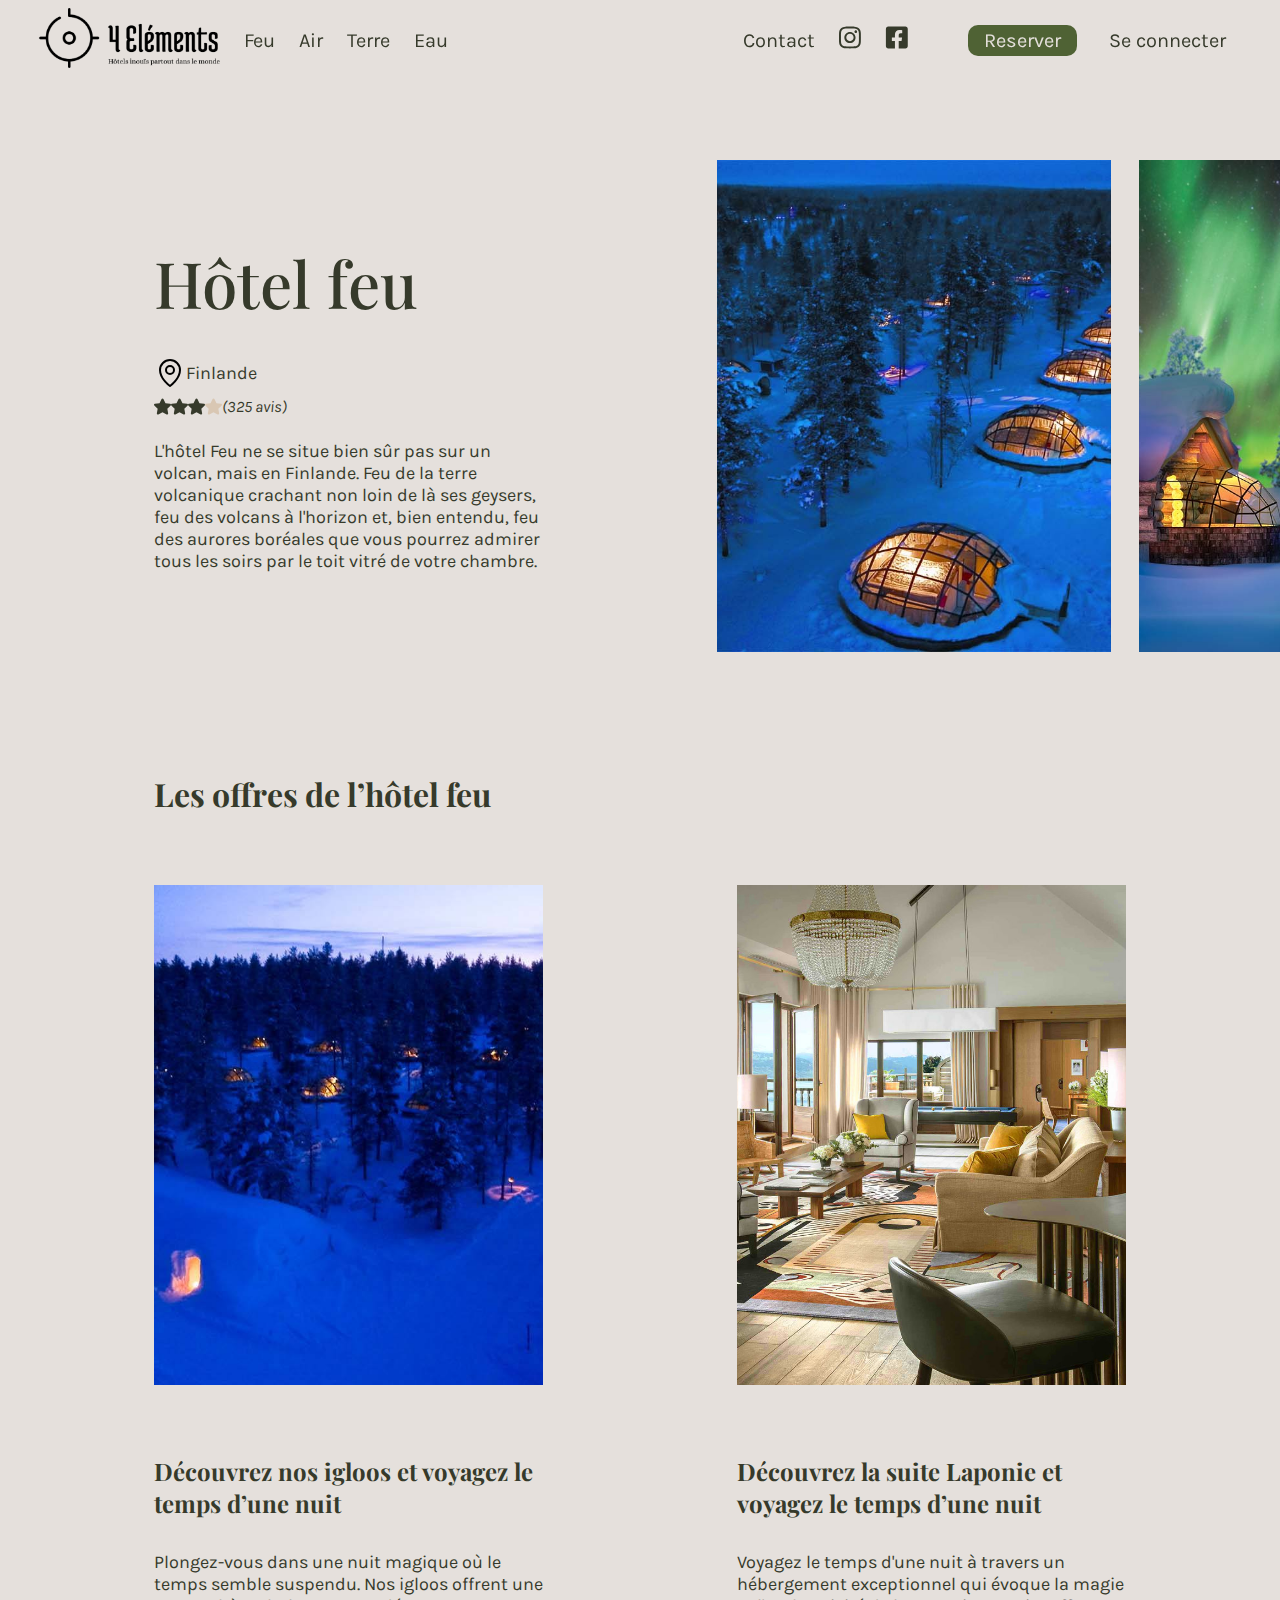
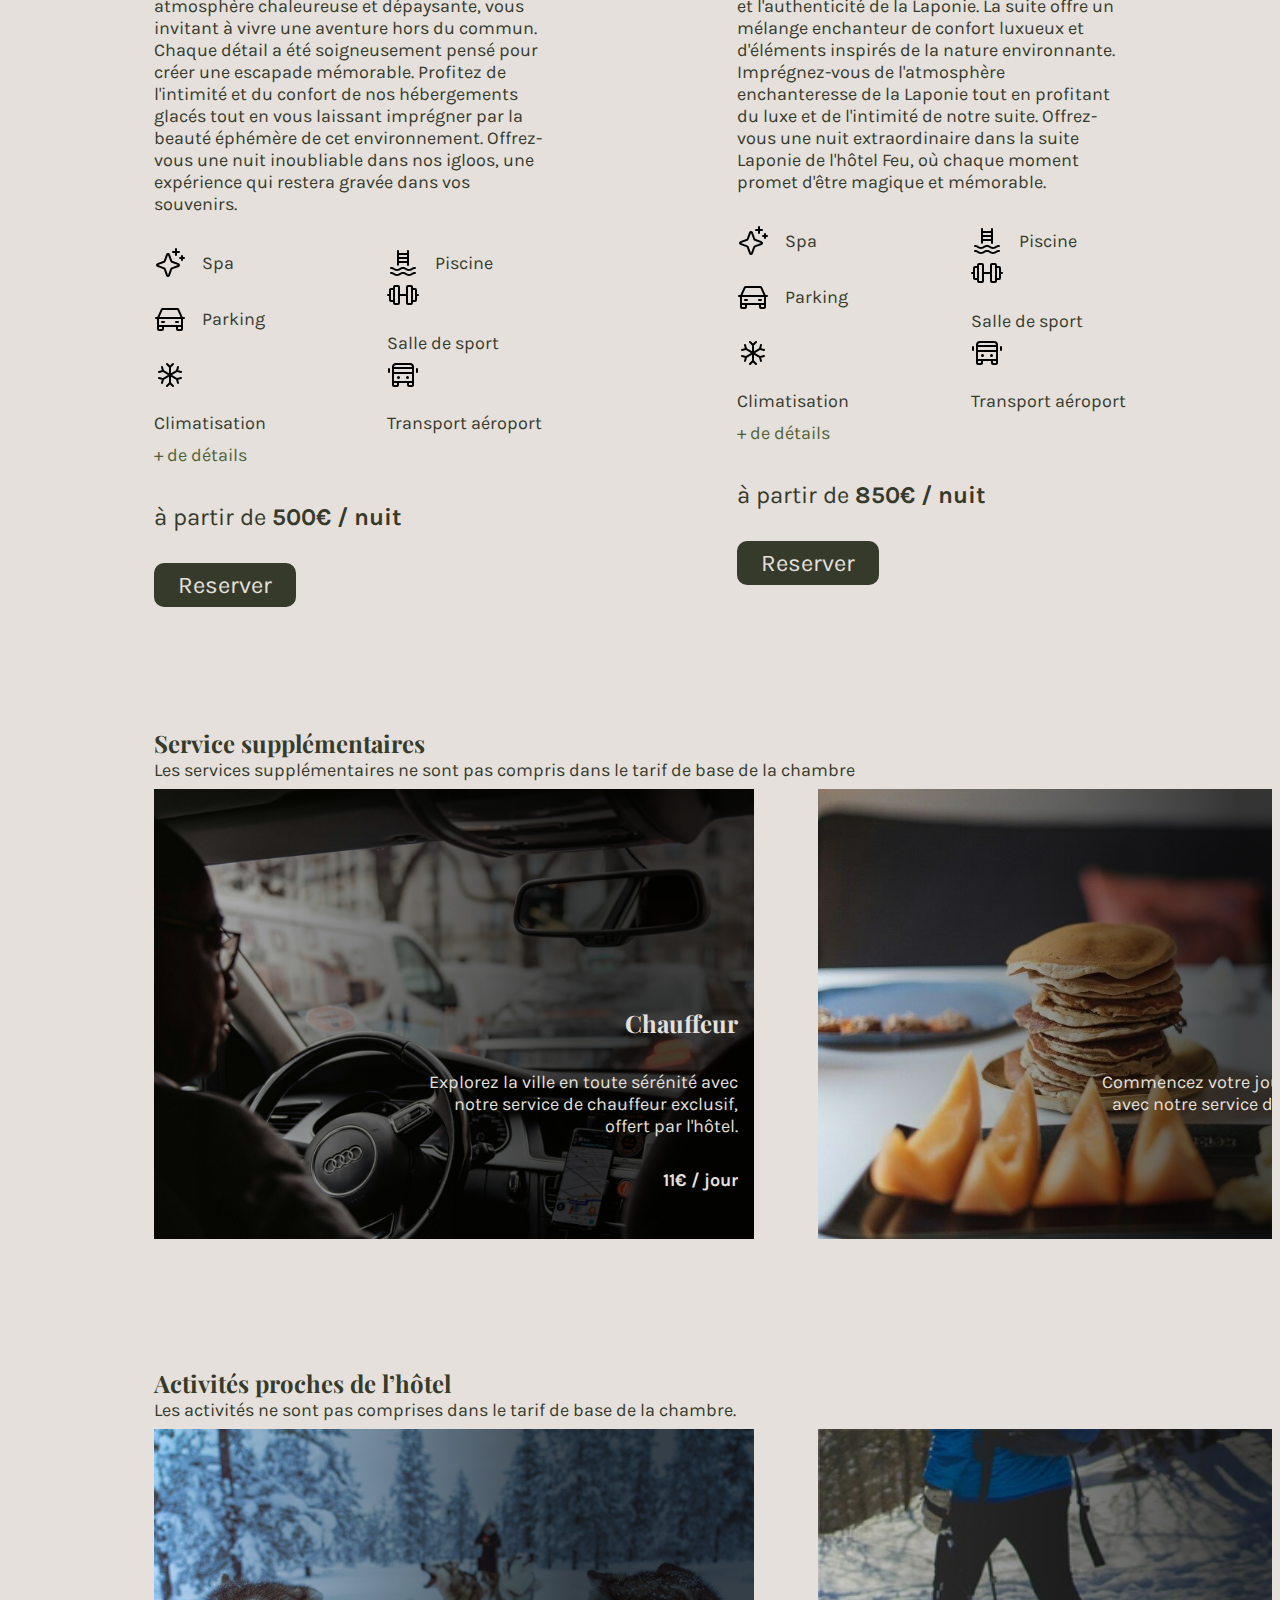
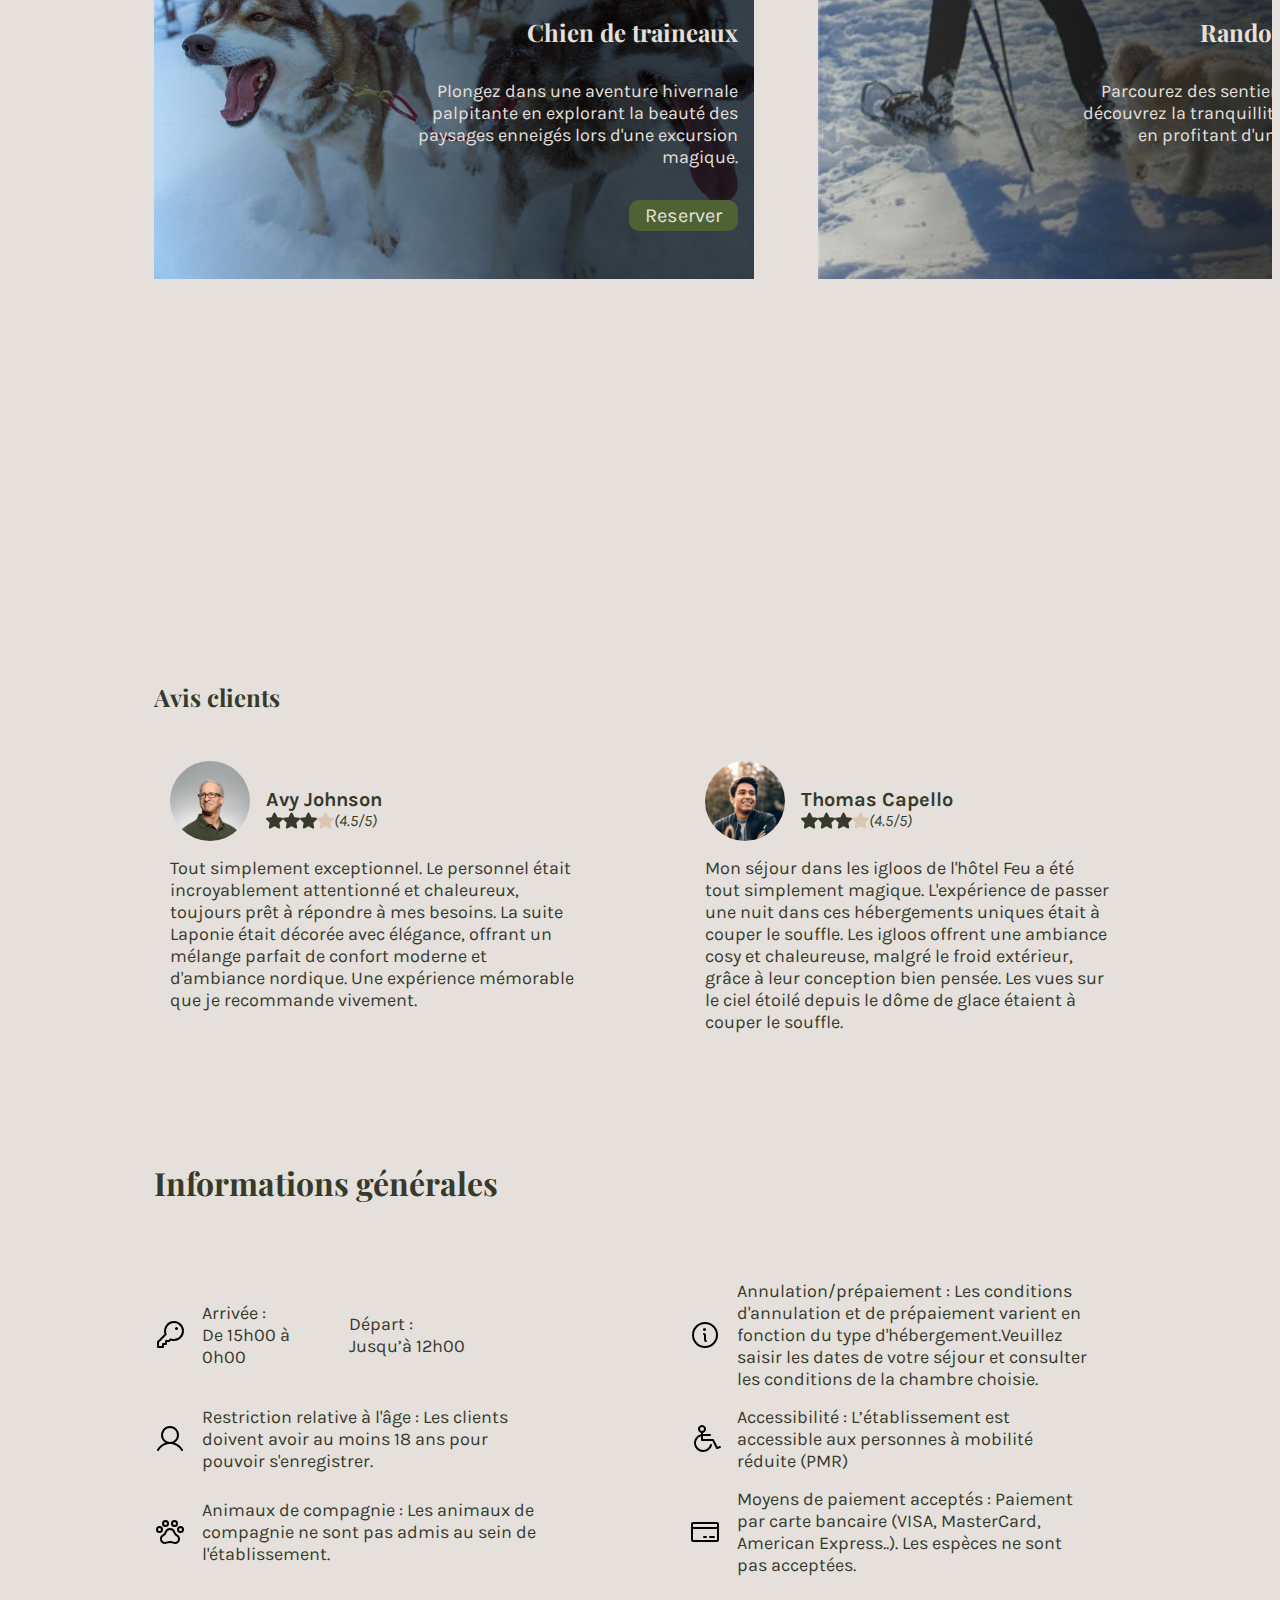
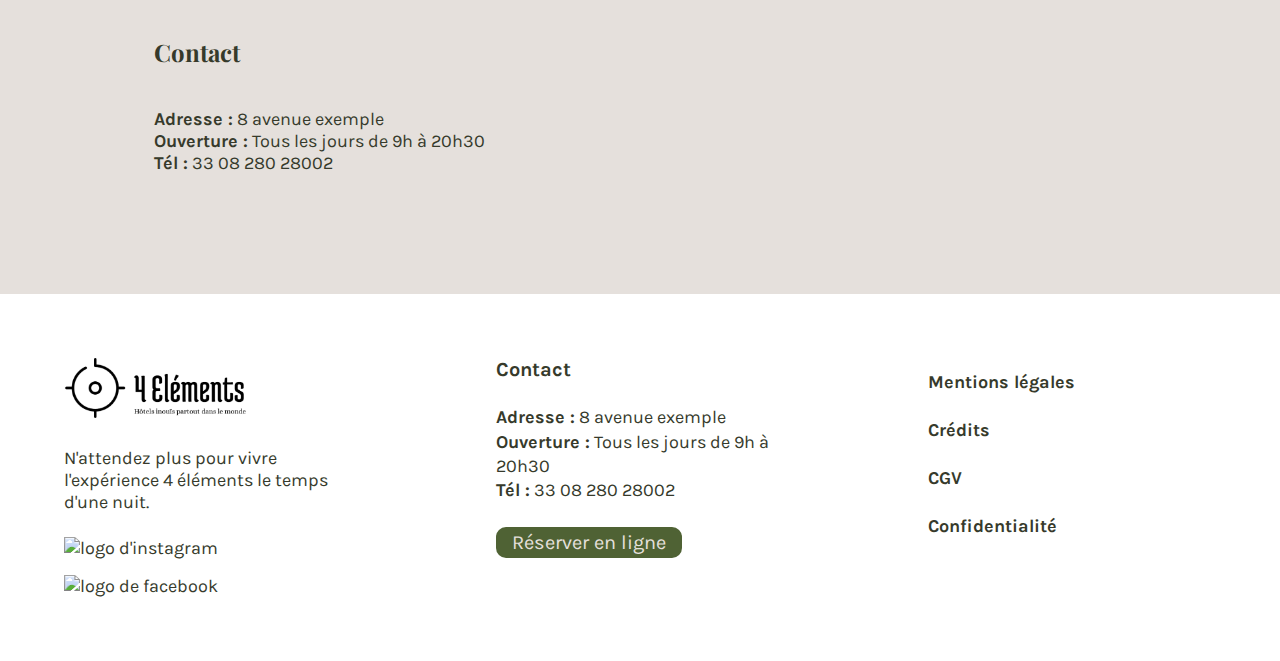
==== commit 4e9461dc: "v-finalise" ====
--- a/fire.html
+++ b/fire.html
@@ -22,13 +22,13 @@
                 <!-- menu lateral -->
                 <nav class="menu-lateral">
                     <ul>
-                        <li><a href="Index.html" title="lien vers accueil hotels 4 éléments"><img class="logo" src="./assets/logo/logo-noir.png" alt="logo des hotels 4 elements"></a></li>
+                        <li><a href="index.html" title="lien vers accueil hotels 4 éléments"><img class="logo" src="assets/logo/logo-noir.png" alt="logo des hotels 4 elements"></a></li>
                         <li><a class="a-menu animation" href="fire.html">Feu</a></li>
-                        <li><a class="a-menu" href="Index.html">Air</a></li>
-                        <li><a class="a-menu" href="Index.html">Terre</a></li>
-                        <li><a class="a-menu" href="Index.html">Eau</a></li>
-                        <li><a class="a-menu reserve" href="Index.html">Reserver</a></li>
-                        <li><a class="a-menu" href="Index.html">Se connecter</a></li>
+                        <li><a class="a-menu" href="index.html">Air</a></li>
+                        <li><a class="a-menu" href="index.html">Terre</a></li>
+                        <li><a class="a-menu" href="index.html">Eau</a></li>
+                        <li><a class="a-menu reserve" href="reservation.html">Reserver</a></li>
+                        <li><a class="a-menu" href="index.html">Se connecter</a></li>
                         <li><a class="a-menu" href="#contact" title="lien vers l'onglet contact">Contact</a></li>
                     </ul>
                 </nav>
@@ -36,14 +36,14 @@
         <!-- div gauche -->
         <div class="header-gauche flex align-center menu-grd-ecran">
             <!-- logo -->
-           <a href="Index.html" title="lien vers accueil hotels 4 éléments"><img class="logo anim-logo" src="./assets/logo/logo-noir.png" alt="logo des hotels 4 elements"></a>
+           <a href="index.html" title="lien vers accueil hotels 4 éléments"><img class="logo anim-logo" src="assets/logo/logo-noir.png" alt="logo des hotels 4 elements"></a>
             <!-- menu hotel -->
             <nav>
                 <ul class="menu flex">
                     <li class="anim"><a class="a-menu" href="fire.html">Feu</a></li>
-                    <li class="anim"><a class="a-menu" href="Index.html">Air</a></li>
-                    <li class="anim"><a class="a-menu" href="Index.html">Terre</a></li>
-                    <li class="anim"><a class="a-menu" href="Index.html">Eau</a></li>
+                    <li class="anim"><a class="a-menu" href="index.html">Air</a></li>
+                    <li class="anim"><a class="a-menu" href="index.html">Terre</a></li>
+                    <li class="anim"><a class="a-menu" href="index.html">Eau</a></li>
                 </ul>
             </nav>
         </div>
@@ -65,7 +65,7 @@
             </nav>
             <!-- bouton header -->
             <div class="header-btn flex align-center menu-grd-ecran">
-                <button class="btn-small">Reserver</button>
+                <a href="reservation.html"><button class="btn-small">Reserver</button></a>
                 <button class="btn-nobg">Se connecter</button>
             </div>
         </div>
@@ -78,8 +78,8 @@
             <h2>Hôtel feu </h2>
             <!-- localisation hotel -->
             <div class="flex">
-                <p class="flex align-center"><img src="./assets/icon/map-pin.svg" alt="picto localisation">Finlande</p>
-                <p class="p-legend flex align-center"><img src="./assets/icon/star-full.svg" alt="picto étoile pleine"><img src="./assets/icon/star-full.svg" alt="picto étoile pleine"><img src="./assets/icon/star-full.svg" alt="picto étoile pleine"><img src="./assets/icon/star-empty.svg" alt="picto étoile vide">(325 avis)</p>
+                <p class="flex align-center"><img src="assets/icon/map-pin.svg" alt="picto localisation">Finlande</p>
+                <p class="p-legend flex align-center"><img src="assets/icon/star-full.svg" alt="picto étoile pleine"><img src="assets/icon/star-full.svg" alt="picto étoile pleine"><img src="assets/icon/star-full.svg" alt="picto étoile pleine"><img src="assets/icon/star-empty.svg" alt="picto étoile vide">(325 avis)</p>
             </div>
             <!-- descriptif hotel -->
             <p>L'hôtel Feu ne se situe bien sûr pas sur un volcan, mais en Finlande. Feu de la terre volcanique crachant non loin de là ses geysers, feu des volcans à l'horizon et, bien entendu, feu des aurores boréales que vous pourrez admirer tous les soirs par le toit vitré de votre chambre.</p>
@@ -87,9 +87,9 @@
         <!-- image hotel -->
         <div class="container-image flex justify-between">
             <!-- image grande -->
-            <div class="img-grd"><img class="img-animation" class="img-animation" src="./assets/image/pres-feu-grand.jpg" alt="photo d'igloos au milieu d'une foret" title="Igloos au milieu de la foret"></div>
+            <div class="img-grd"><img class="img-animation" class="img-animation" src="assets/image/pres-feu-grand.jpg" alt="photo d'igloos au milieu d'une foret" title="Igloos au milieu de la foret"></div>
             <!-- image petite -->
-            <div class="img-petit"><img class="img-animation" class="img-animation" src="./assets/image/pres-feu-petit.jpg" alt="photo d'un chalet sous la neige avec aurore boréale" title="chalet, neige et aurore boréale"></div>
+            <div class="img-petit"><img class="img-animation" class="img-animation" src="assets/image/pres-feu-petit.jpg" alt="photo d'un chalet sous la neige avec aurore boréale" title="chalet, neige et aurore boréale"></div>
         </div>
     </section>
     <!-- section offres/feu -->
@@ -97,42 +97,42 @@
         <h3>Les offres de l’hôtel feu</h3>
         <!-- igloos -->
         <article>
-            <div class="img-offre"><img class="img-animation" class="img-animation" src="./assets/image/offre-igloo.jpg" alt="photo d'igloos au milieu de la foret enneigé" title="nos igloos"></div>
+            <div class="img-offre"><img class="img-animation" class="img-animation" src="assets/image/offre-igloo.jpg" alt="photo d'igloos au milieu de la foret enneigé" title="nos igloos"></div>
             <h4>Découvrez nos igloos et voyagez le temps d’une nuit</h4>
             <p class="mtb32">Plongez-vous dans une nuit magique où le temps semble suspendu. Nos igloos offrent une atmosphère chaleureuse et dépaysante, vous invitant à vivre une aventure hors du commun. Chaque détail a été soigneusement pensé pour créer une escapade mémorable. Profitez de l'intimité et du confort de nos hébergements glacés tout en vous laissant imprégner par la beauté éphémère de cet environnement. Offrez-vous une nuit inoubliable dans nos igloos, une expérience qui restera gravée dans vos souvenirs.</p>
             <div class="services flex justify-between">
                 <ul class="flex justify-between">
-                    <li class="flex align-center"><img src="./assets/icon/sparkle.svg" alt="picto spa"><p>Spa</p></li>
-                    <li class="flex align-center"><img src="./assets/icon/swimming-pool.svg" alt="picto piscine"><p>Piscine</p></li>
-                    <li class="flex align-center"><img src="./assets/icon/car.svg" alt="picto parking"><p>Parking</p></li>
-                    <li class="flex align-center"><img src="./assets/icon/barbell.svg" alt="picto sale de sport"><p>Salle de sport</p></li>
-                    <li class="flex align-center"><img src="./assets/icon/snowflake.svg" alt="picto climatisation"><p>Climatisation</p></li>
-                    <li class="flex align-center"><img src="./assets/icon/bus.svg" alt="picto bus"><p>Transport aéroport</p></li>
+                    <li class="flex align-center"><img src="assets/icon/sparkle.svg" alt="picto spa"><p>Spa</p></li>
+                    <li class="flex align-center"><img src="assets/icon/swimming-pool.svg" alt="picto piscine"><p>Piscine</p></li>
+                    <li class="flex align-center"><img src="assets/icon/car.svg" alt="picto parking"><p>Parking</p></li>
+                    <li class="flex align-center"><img src="assets/icon/barbell.svg" alt="picto sale de sport"><p>Salle de sport</p></li>
+                    <li class="flex align-center"><img src="assets/icon/snowflake.svg" alt="picto climatisation"><p>Climatisation</p></li>
+                    <li class="flex align-center"><img src="assets/icon/bus.svg" alt="picto bus"><p>Transport aéroport</p></li>
                     <li class="details pointer anim"><p>+ de détails</p></li>
                 </ul>
             </div>
             <p class="prix mtb32">à partir de <span>500€ / nuit</span></p>
-            <button class="btn-large">Reserver</button>
+            <a href="reservation.html"><button class="btn-large">Reserver</button></a>
         </article>
         <!-- suite laponie -->
         <article>
-            <div class="img-offre"><img class="img-animation" class="img-animation" src="./assets/image/offre-laponie.jpg" alt="photo d'une chambre luxueuse" title="suite laponie"></div>
+            <div class="img-offre"><img class="img-animation" class="img-animation" src="assets/image/offre-laponie.jpg" alt="photo d'une chambre luxueuse" title="suite laponie"></div>
             <h4>Découvrez la suite Laponie et voyagez le temps d’une nuit</h4>
             <p class="mtb32">Voyagez le temps d'une nuit à travers un hébergement exceptionnel qui évoque la magie et l'authenticité de la Laponie. La suite offre un mélange enchanteur de confort luxueux et d'éléments inspirés de la nature environnante. Imprégnez-vous de l'atmosphère enchanteresse de la Laponie tout en profitant du luxe et de l'intimité de notre suite. Offrez-vous une nuit extraordinaire dans la suite Laponie de l'hôtel Feu, où chaque moment promet d'être magique et mémorable.</p>
             <div class="services flex justify-between">
                 <ul class="flex justify-between">
-                    <li class="flex align-center"><img src="./assets/icon/sparkle.svg" alt="picto spa"><p>Spa</p></li>
-                    <li class="flex align-center"><img src="./assets/icon/swimming-pool.svg" alt="picto piscine"><p>Piscine</p></li>
-                    <li class="flex align-center"><img src="./assets/icon/car.svg" alt="picto parking"><p>Parking</p></li>
-                    <li class="flex align-center"><img src="./assets/icon/barbell.svg" alt="picto sale de sport"><p>Salle de sport</p></li>
-                    <li class="flex align-center"><img src="./assets/icon/snowflake.svg" alt="picto climatisation"><p>Climatisation</p></li>
-                    <li class="flex align-center"><img src="./assets/icon/bus.svg" alt="picto bus"><p>Transport aéroport</p></li>
+                    <li class="flex align-center"><img src="assets/icon/sparkle.svg" alt="picto spa"><p>Spa</p></li>
+                    <li class="flex align-center"><img src="assets/icon/swimming-pool.svg" alt="picto piscine"><p>Piscine</p></li>
+                    <li class="flex align-center"><img src="assets/icon/car.svg" alt="picto parking"><p>Parking</p></li>
+                    <li class="flex align-center"><img src="assets/icon/barbell.svg" alt="picto sale de sport"><p>Salle de sport</p></li>
+                    <li class="flex align-center"><img src="assets/icon/snowflake.svg" alt="picto climatisation"><p>Climatisation</p></li>
+                    <li class="flex align-center"><img src="assets/icon/bus.svg" alt="picto bus"><p>Transport aéroport</p></li>
                     <li class="details pointer anim"><p>+ de détails</p></li>
                 </ul>
             </div>
             <div>
                 <p class="prix mtb32">à partir de <span>850€ / nuit</span></p>
-                <button class="btn-large">Reserver</button>
+                <a href="reservation.html"><button class="btn-large">Reserver</button></a>
             </div>
         </article>
     </section>
@@ -181,7 +181,7 @@
                     <h4>Chien de traineaux</h4>
                     <p class="carousel-descriptif">Plongez dans une aventure hivernale palpitante en explorant la beauté des paysages enneigés lors d'une excursion magique.</p>
                     <div class="carousel-btn">
-                        <button class="btn-small">Reserver</button>
+                        <a href="reservation.html"><button class="btn-small">Reserver</button></a>
                     </div>
                 </div>
                 <!-- carte raquettes -->
@@ -189,7 +189,7 @@
                     <h4>Rando en raquette</h4>
                     <p class="carousel-descriptif">Parcourez des sentiers immaculés et découvrez la tranquillité hivernale tout en profitant d'une randonnée en raquettes.</p>
                     <div class="carousel-btn">
-                        <button class="btn-small">Reserver</button>
+                        <a href="reservation.html"><button class="btn-small">Reserver</button></a>
                     </div>
                 </div>
                 <!-- carte volcans -->
@@ -197,7 +197,7 @@
                     <h4>Découvrir les volcans</h4>
                     <p class="carousel-descriptif">Explorez le monde fascinant des volcans, plongez au cœur de paysages spectaculaires et laissez-vous émerveiller.</p>
                     <div class="carousel-btn">
-                        <button class="btn-small">Reserver</button>
+                        <a href="reservation.html"><button class="btn-small">Reserver</button></a>
                     </div>
                 </div>
                 <!-- carrte spéléo -->
@@ -205,7 +205,7 @@
                     <h4>Spéléologie</h4>
                     <p class="carousel-descriptif">Aventurez-vous dans les profondeurs mystérieuses de la terre lors d'une passionnante et extraordinaires séance de spéléologie.</p>
                     <div class="carousel-btn">
-                        <button class="btn-small">Reserver</button>
+                        <a href="reservation.html"><button class="btn-small">Reserver</button></a>
                     </div>
                 </div>
             </div>
@@ -214,27 +214,27 @@
     <!-- section video -->
     <section class="video-feu">
         <h6>vidéo publiciataire de l'hotel feu</h6>
-        <video src="./assets/video/video-feu.mp4" autoplay loop muted></video>
+        <video src="assets/video/video-feu.mp4" autoplay loop muted></video>
     </section>
     <!-- section avis -->
     <section class="avis prl12 flex justify-between">
         <h4>Avis clients</h4>
         <article class=" img-animation">
             <div class="profil-titre flex align-center">
-                <div class="profil"><img src="./assets/image/avis-johnson.png" alt="photo de profil Mr johnson" title="Mr Johnson"></div>
+                <div class="profil"><img src="assets/image/avis-johnson.png" alt="photo de profil Mr johnson" title="Mr Johnson"></div>
                 <div>
                     <h5>Avy Johnson</h5>
-                    <p class="p-legend flex align-center"><img src="./assets/icon/star-full.svg" alt="picto étoile pleine"><img src="./assets/icon/star-full.svg" alt="picto étoile pleine"><img src="./assets/icon/star-full.svg" alt="picto étoile pleine"><img src="./assets/icon/star-empty.svg" alt="picto étoile vide"> (4.5/5)</p>
+                    <p class="p-legend flex align-center"><img src="assets/icon/star-full.svg" alt="picto étoile pleine"><img src="assets/icon/star-full.svg" alt="picto étoile pleine"><img src="assets/icon/star-full.svg" alt="picto étoile pleine"><img src="assets/icon/star-empty.svg" alt="picto étoile vide"> (4.5/5)</p>
                 </div>
             </div>
             <p>Tout simplement exceptionnel. Le personnel était incroyablement attentionné et chaleureux, toujours prêt à répondre à mes besoins. La suite Laponie était décorée avec élégance, offrant un mélange parfait de confort moderne et d'ambiance nordique. Une expérience mémorable que je recommande vivement.</p>
         </article>
         <article class=" img-animation">
             <div class="profil-titre flex align-center">
-                <div class="profil"><img src="./assets/image/avis-capello.png" alt="photo de profil Mr capello" title="Mr Capello"></div>
+                <div class="profil"><img src="assets/image/avis-capello.png" alt="photo de profil Mr capello" title="Mr Capello"></div>
                 <div>
                     <h5>Thomas Capello</h5>
-                    <p class="p-legend flex align-center"><img src="./assets/icon/star-full.svg" alt="picto étoile pleine"><img src="./assets/icon/star-full.svg" alt="picto étoile pleine"><img src="./assets/icon/star-full.svg" alt="picto étoile pleine"><img src="./assets/icon/star-empty.svg" alt="picto étoile vide"> (4.5/5)</p>
+                    <p class="p-legend flex align-center"><img src="assets/icon/star-full.svg" alt="picto étoile pleine"><img src="assets/icon/star-full.svg" alt="picto étoile pleine"><img src="assets/icon/star-full.svg" alt="picto étoile pleine"><img src="assets/icon/star-empty.svg" alt="picto étoile vide"> (4.5/5)</p>
                 </div>
             </div>
             <p>Mon séjour dans les igloos de l'hôtel Feu a été tout simplement magique. L'expérience de passer une nuit dans ces hébergements uniques était à couper le souffle. Les igloos offrent une ambiance cosy et chaleureuse, malgré le froid extérieur, grâce à leur conception bien pensée. Les vues sur le ciel étoilé depuis le dôme de glace étaient à couper le souffle.</p>
@@ -245,15 +245,15 @@
         <h3>Informations générales</h3>
         <ul class="flex justify-between">
             <li class="flex align-center">
-                <img src="./assets/icon/key.svg" alt="picto clé">
+                <img src="assets/icon/key.svg" alt="picto clé">
                 <p class="w30"><span>Arrivée :</span><br>De 15h00 à 0h00</p>
                 <p class="w30"><span>Départ :</span><br>Jusqu’à 12h00</p>
             </li>
-            <li class="flex align-center"><img src="./assets/icon/info.svg" alt="picto info"><p class="w80">Annulation/prépaiement : Les conditions d'annulation et de prépaiement varient en fonction du type d'hébergement.Veuillez saisir les dates de votre séjour et consulter les conditions de la chambre choisie.</p></li>
-            <li class="flex align-center"><img src="./assets/icon/user.svg" alt="picto utilisateur"><p class="w80">Restriction relative à l'âge : Les clients doivent avoir au moins 18 ans pour pouvoir s'enregistrer.</p></li>
-            <li class="flex align-center"><img src="./assets/icon/wheelchair.svg" alt="picto PMR"><p class="w80">Accessibilité : L’établissement est accessible aux personnes à mobilité réduite (PMR)</p></li>
-            <li class="flex align-center"><img src="./assets/icon/paw-print.svg" alt=".picto animal"><p class="w80">Animaux de compagnie : Les animaux de compagnie ne sont pas admis au sein de l'établissement.</p></li>
-            <li class="flex align-center"><img src="./assets/icon/credit-card.svg" alt="picto CB"><p class="w80">Moyens de paiement acceptés : Paiement par carte bancaire (VISA, MasterCard, American Express..). Les espèces ne sont pas acceptées.</p></li>
+            <li class="flex align-center"><img src="assets/icon/info.svg" alt="picto info"><p class="w80">Annulation/prépaiement : Les conditions d'annulation et de prépaiement varient en fonction du type d'hébergement.Veuillez saisir les dates de votre séjour et consulter les conditions de la chambre choisie.</p></li>
+            <li class="flex align-center"><img src="assets/icon/user.svg" alt="picto utilisateur"><p class="w80">Restriction relative à l'âge : Les clients doivent avoir au moins 18 ans pour pouvoir s'enregistrer.</p></li>
+            <li class="flex align-center"><img src="assets/icon/wheelchair.svg" alt="picto PMR"><p class="w80">Accessibilité : L’établissement est accessible aux personnes à mobilité réduite (PMR)</p></li>
+            <li class="flex align-center"><img src="assets/icon/paw-print.svg" alt=".picto animal"><p class="w80">Animaux de compagnie : Les animaux de compagnie ne sont pas admis au sein de l'établissement.</p></li>
+            <li class="flex align-center"><img src="assets/icon/credit-card.svg" alt="picto CB"><p class="w80">Moyens de paiement acceptés : Paiement par carte bancaire (VISA, MasterCard, American Express..). Les espèces ne sont pas acceptées.</p></li>
         </ul>
         <h4>Contact</h4>
         <address>
@@ -266,12 +266,12 @@
     <footer class="flex justify-between">
         <!-- footer gauche -->
         <div class="footer-gauche">
-            <a href="Index.html" title="lien vers accueil hotels 4 éléments"><img class="logo anim-logo" src="./assets/logo/logo-noir.png" alt="logo des hotels 4 elements"></a>
+            <a href="index.html" title="lien vers accueil hotels 4 éléments"><img class="logo anim-logo" src="assets/logo/logo-noir.png" alt="logo des hotels 4 elements"></a>
             <p>N'attendez plus pour vivre l'expérience 4 éléments le temps d'une nuit.</p>
             <nav>
                 <ul class="flex align-center">
-                    <li class="anim"><a target="_blank" href="google.com" title="lien vers la page instagram"><img src="/assets/icon/instagram.svg" alt="logo d'instagram"></a></li>
-                    <li class="anim"><a target="_blank" href="google.com" title="lien vers la page facebook"><img src="/assets/icon/facebook.svg" alt="logo de facebook"></a></li>
+                    <li class="anim"><a target="_blank" href="google.com" title="lien vers la page instagram"><img src=assets/icon/instagram.svg" alt="logo d'instagram"></a></li>
+                    <li class="anim"><a target="_blank" href="google.com" title="lien vers la page facebook"><img src=assets/icon/facebook.svg" alt="logo de facebook"></a></li>
                 </ul>
             </nav>
         </div>
@@ -288,10 +288,10 @@
         <!-- footer droite -->
         <nav class="cgv">
             <ul>
-                <li class="anim"><a href="Index.html"><span>Mentions légales</span></a></li>
-                <li class="anim"><a href="Index.html"><span>Crédits</span></a></li>
-                <li class="anim"><a href="Index.html"><span>CGV</span></a></li>
-                <li class="anim"><a href="Index.html"><span>Confidentialité</span></a></li>
+                <li class="anim"><a href="index.html"><span>Mentions légales</span></a></li>
+                <li class="anim"><a href="index.html"><span>Crédits</span></a></li>
+                <li class="anim"><a href="index.html"><span>CGV</span></a></li>
+                <li class="anim"><a href="index.html"><span>Confidentialité</span></a></li>
             </ul>
         </nav>
     </footer>
--- a/style.css
+++ b/style.css
@@ -74,6 +74,9 @@
 a{
     text-decoration: none;
 }
+.btn:link, .btn:valid, .btn:visited{
+    color: var(--background)
+}
 
 ul{
     list-style: none;
@@ -154,12 +157,12 @@
     cursor: pointer;
 }
 
-button{
+button, .btn{
     cursor: pointer;
     transition: 0.3s ease;
 }
 
-button:hover{
+button:hover, .btn:hover{
     transition: 0.3s;
     transform: scale(1.05);
     box-shadow: 2px 2px 2px var(--tertiary);
@@ -241,7 +244,7 @@
     padding-right: 3%;
 }
 
-form{
+.form-index{
     padding: 16px 16px;
     background-color: var(--tertiary);
     border-radius: 20px;
@@ -252,7 +255,7 @@
     top: 30vh;
 }
 
-form h4{
+.form-index h4{
     width: 100%;
 }
 
@@ -271,12 +274,12 @@
     margin-top: 16px;
 }
 
-form label, form input, form select{
+.form-index label, .form-index input, .form-index select{
     width: 100%;
     margin-top: 8px;
 }
 
-form input, form select{
+.form-index input, .form-index select{
     background-color: var(--input);
     border: none;
     border-radius: 10px;
@@ -750,6 +753,131 @@
     opacity: 0;
   }
   
+
+/* page réservation */
+.body-reservation{
+    background-color: white;
+}
+.main-reservation{
+    position: relative;
+    padding-top: 16px;
+}
+.form-reservation{
+    width: 50%;
+    max-width: 750px;
+    min-width: 300px;
+    margin: 0 auto;
+    background-color: var(--input);
+    padding: 16px;
+    border-radius: 20px;
+}
+.form-reservation input, .form-reservation select{
+    border: solid 1px var(--tertiary);
+    border-radius: 8px;
+    padding-left: 16px;
+}
+.form-reservation input[type='checkbox']{
+    border: none;
+}
+.form-reservation span{
+    color: red;
+    font-weight: bold;
+}
+.info-repas{
+    font-size: 16px;
+}
+.block{
+    display: block;
+}
+
+.mr40{
+    margin-right: 40px;
+}
+.mt16{
+    margin-top: 16px;
+}
+.mt8{
+    margin-top: 8px;
+}
+.mb8{
+    margin-bottom: 8px;
+}
+.w300{
+    width: 300px;
+}
+.w100{
+    width: 100px;
+}
+.w200{
+    width: 200px;
+}
+.w400{
+    width: 400px;
+}
+.w500{
+    width: 500px;
+}
+.justifty-center{
+    justify-content: center;
+}
+.text-center{
+    text-align: center;
+}
+.w640{
+    width: 640px;
+}
+.w60{
+    width: 60px;
+}
+.w250{
+    width: 250px;
+}
+.mr140{
+    margin-right: 140px;
+}
+.mb32{
+    margin-bottom: 32px;
+}
+
+.none{
+    display: none;
+}
+.recap-resa{
+    width: 100%;
+    /*height: calc(100vh - 80px);*/
+    margin: 0 auto;
+    position: absolute;
+    top: 0;
+    padding: 16px;
+}
+.valid-form{
+    background-color: var(--secondary);
+    padding: 8px 16px;
+    border-radius: 10px;
+    color: white;
+}
+.recap-resa>div{
+    width: 1000px;
+    background-color: #e5e0dcef;
+    border-radius: 25px;
+    margin: 0 auto;
+    padding: 32px;
+}
+.container-btn-resa{
+    width: 100%;
+}
+input[type='submit']{
+    cursor: pointer;
+}
+
+.champ-error{
+    border: solid 1px red;
+}
+.p-error{
+    color: red;
+    font-size: 12px;
+}
+
   @media screen and (max-width: 1024px) {
     header, .hero{
         background: #363a2b77;
@@ -772,6 +900,11 @@
     h1, h2{
         font-size: 48px;
     }
+    h3 {font-size: 28px;}
+    h4 {font-size: 20px;}
+    h5 {font-size: 18px;}
+    p, a {font-size: 16px;} 
+
     
     section{
         margin-bottom: 60px;
@@ -858,21 +991,29 @@
     .infos ul li{
         width: 100%;
     }
+
+    .form-reservation {
+        width: 95%;
+    }
+    .recap-resa { width: 100%; padding: 8px; }
+    .recap-resa>div { width: 100%; padding: 16px;}
   }
   
 
 @media screen and (max-width: 575px){
-     form{
-        width: 270px;
-        justify-content: center;
+    .form-index{
+        width: 300px;
         top: 25vh;
-    }
-
-    form h4{
-        text-align: center;
-        margin-bottom: 16px;
-    }
-
+        flex-direction: column;
+        align-items: center;
+    }
+    .form-index select, .form-index input {
+        font-size: 18px;
+        height: 40px;
+    }
+    .form-index h4 { font-size: 20px; margin-bottom: 8px;}
+    .form-index div {text-align: center;}
+  
     .services ul li{
         width: 100%;
     }
@@ -880,4 +1021,13 @@
     .container-image{
         height: 40vh;
     }
-}
+
+    
+    .small100 {width: 100%;}
+    .small80 {width: 80%;}
+    .small-mr0{margin-right: 0;}
+    .small-column { flex-direction: column;}
+    .form-reservation p, .form-reservation label{ font-size: 14px;}
+
+    .recap-resa button{ margin-right: 0;}
+}
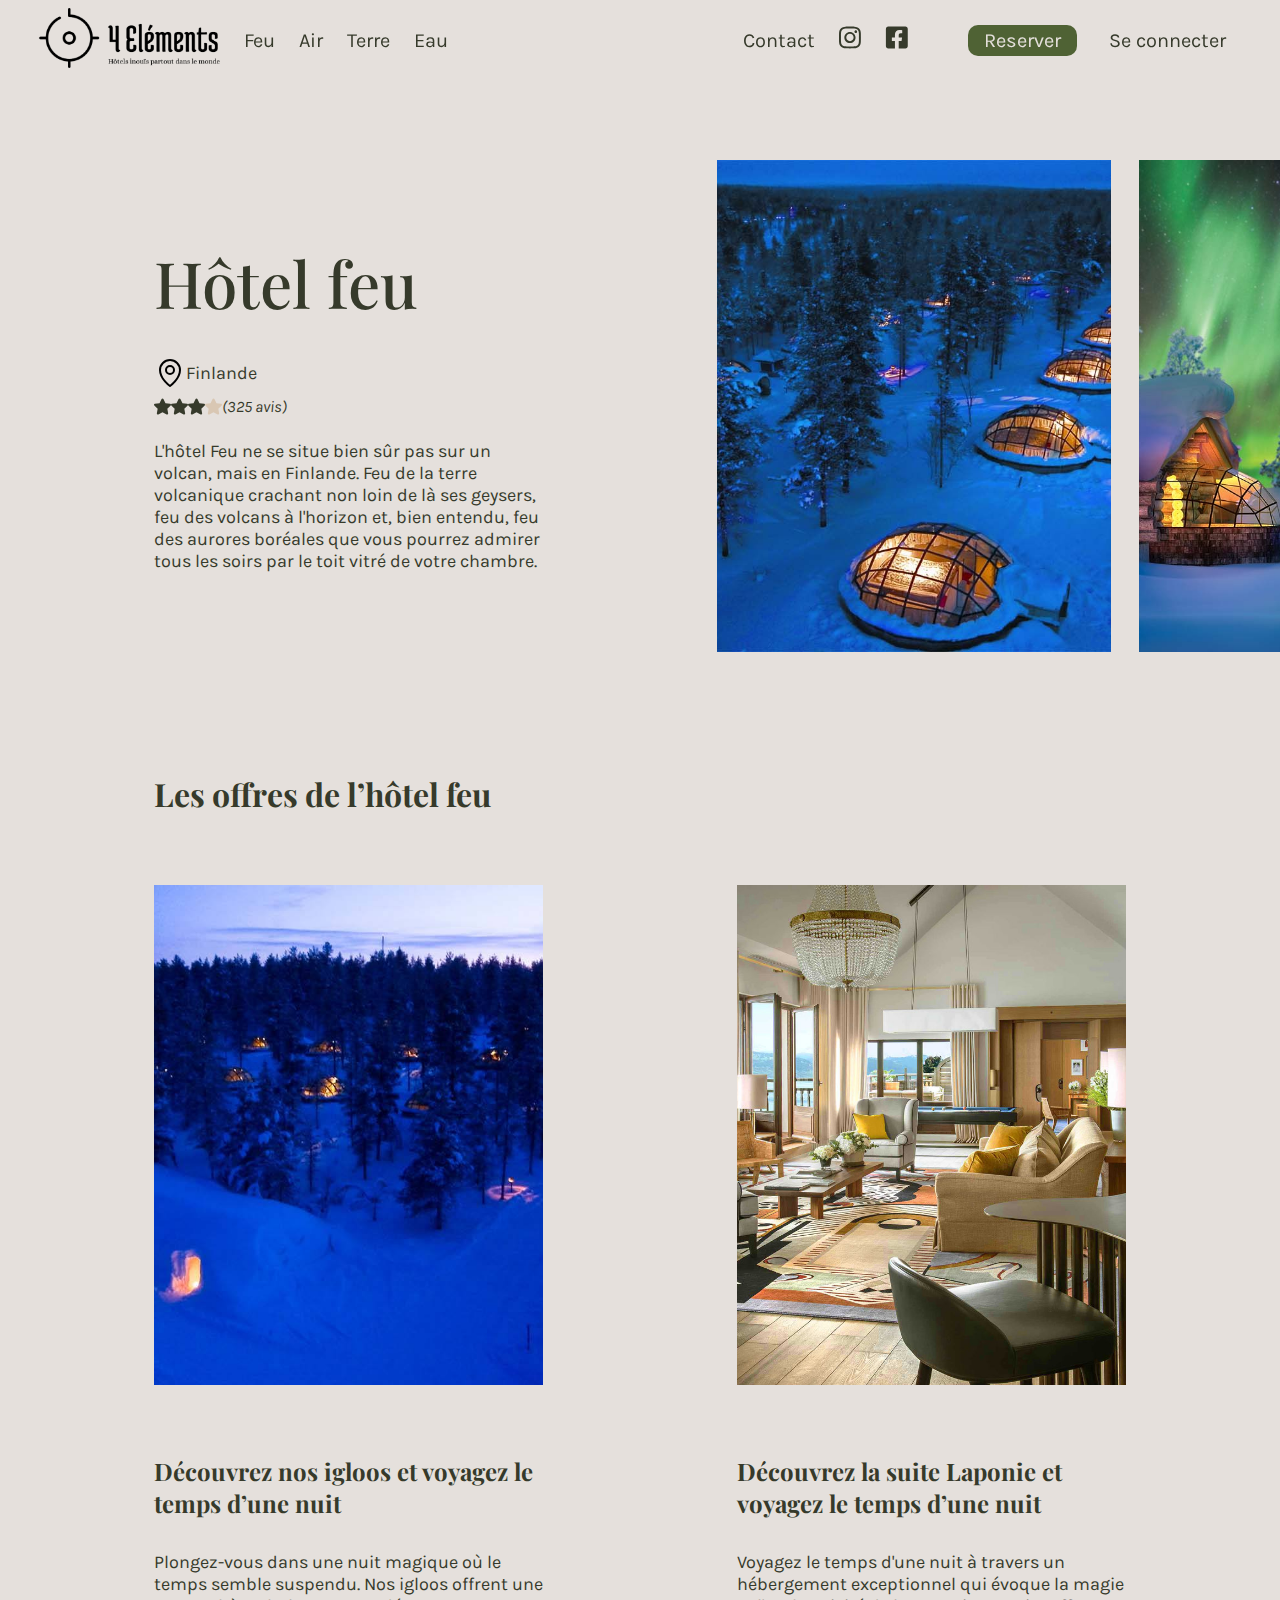
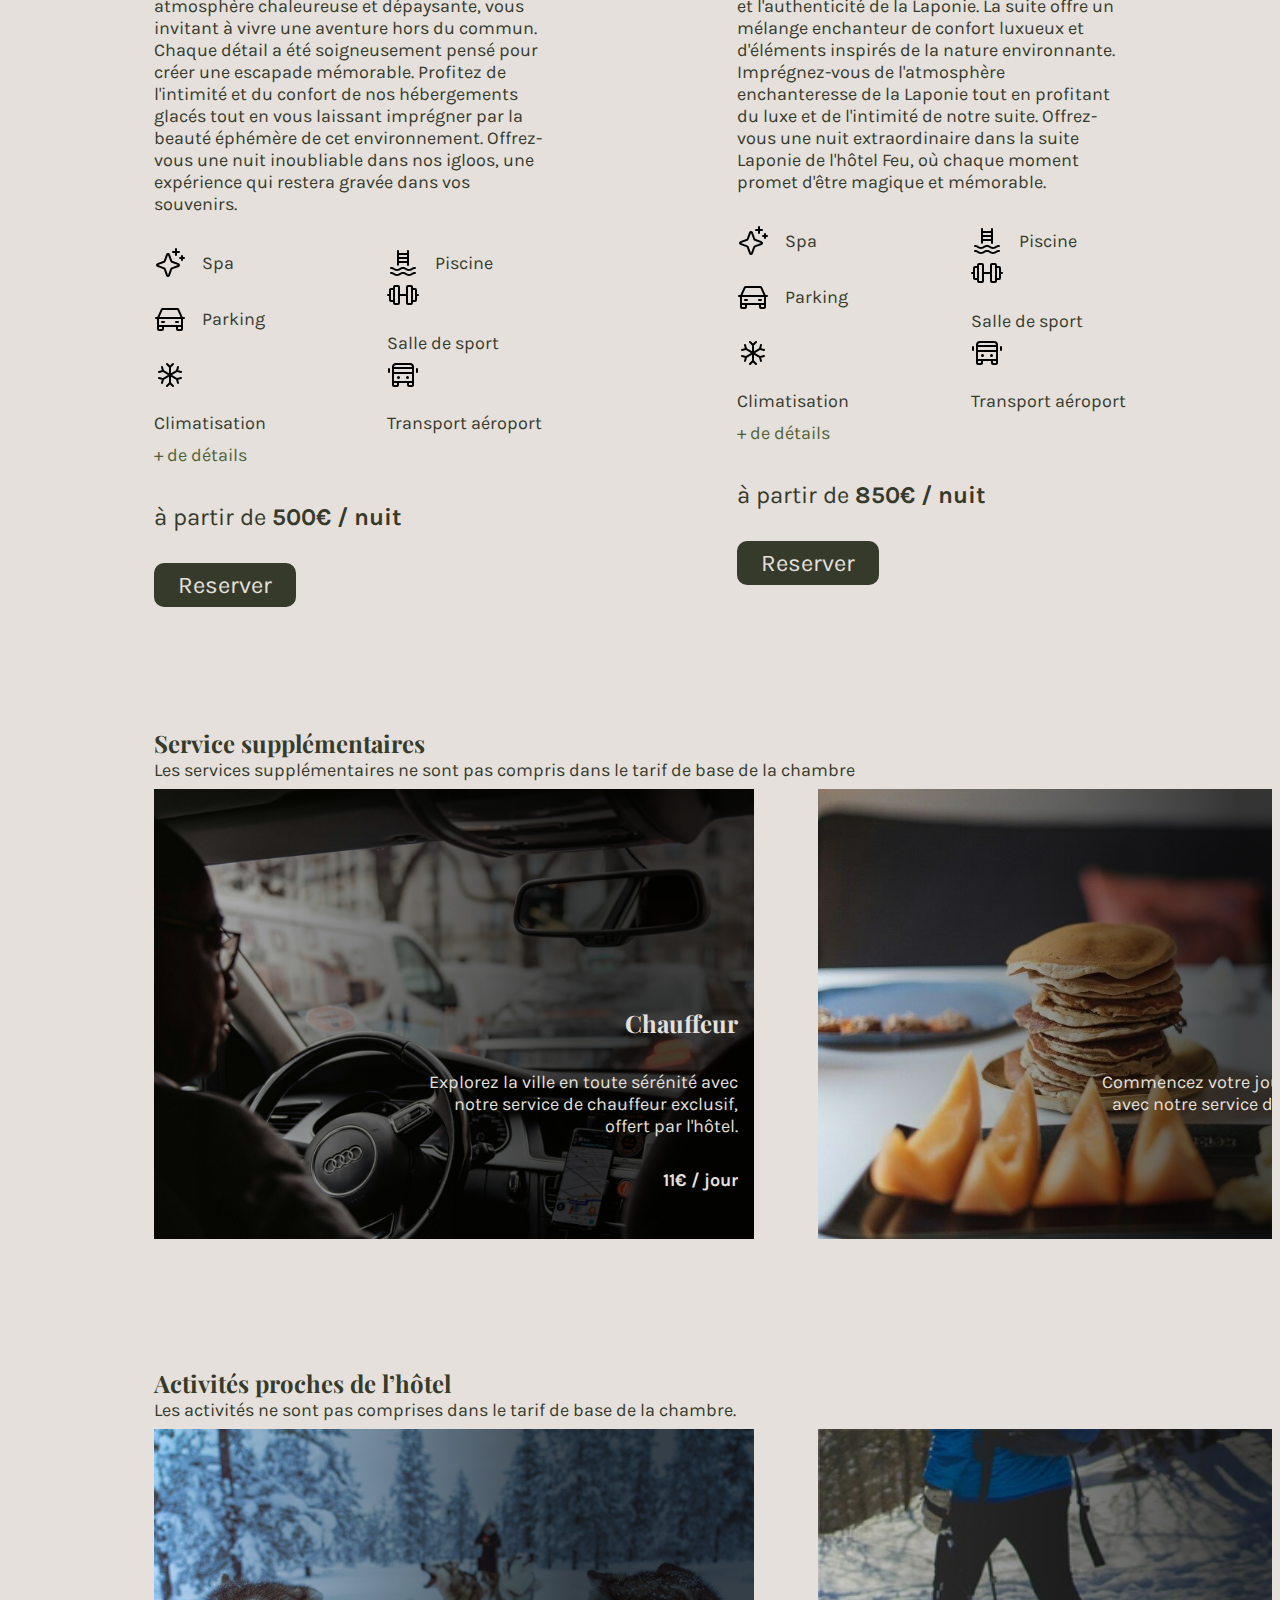
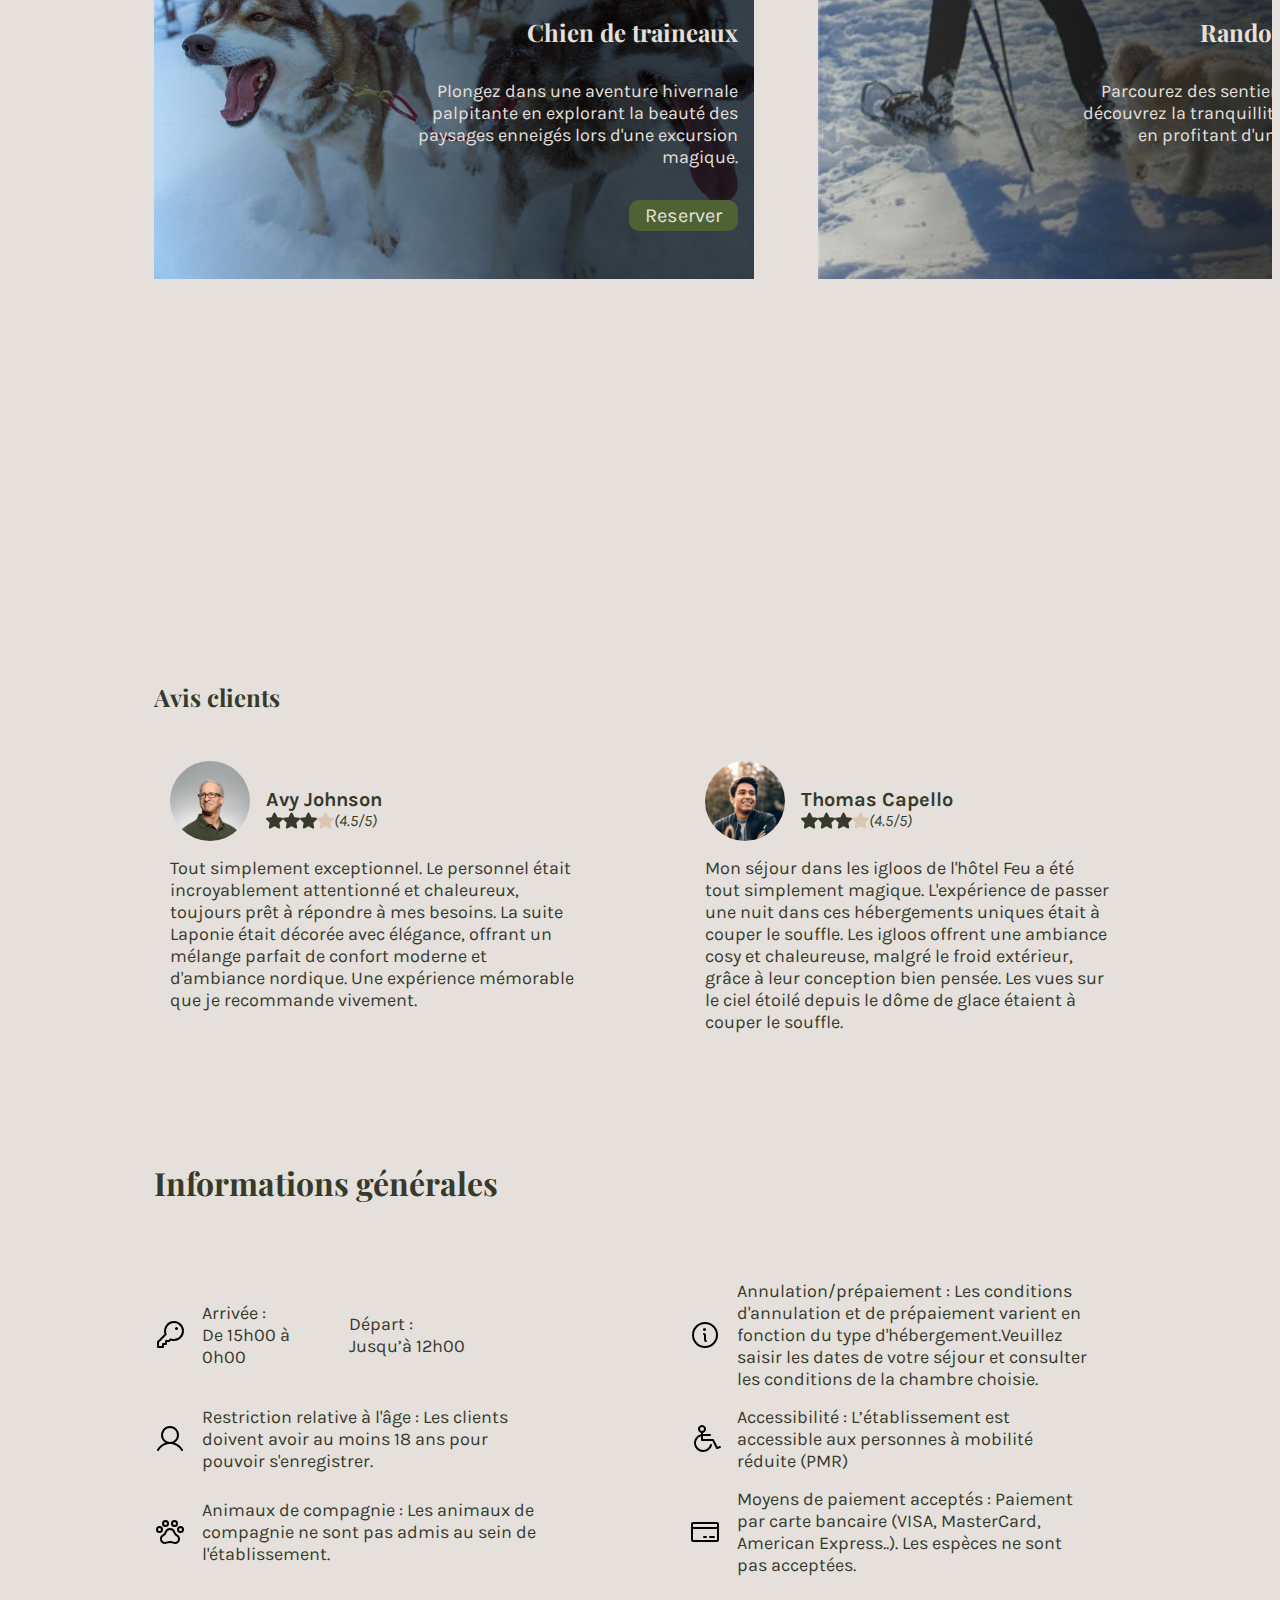
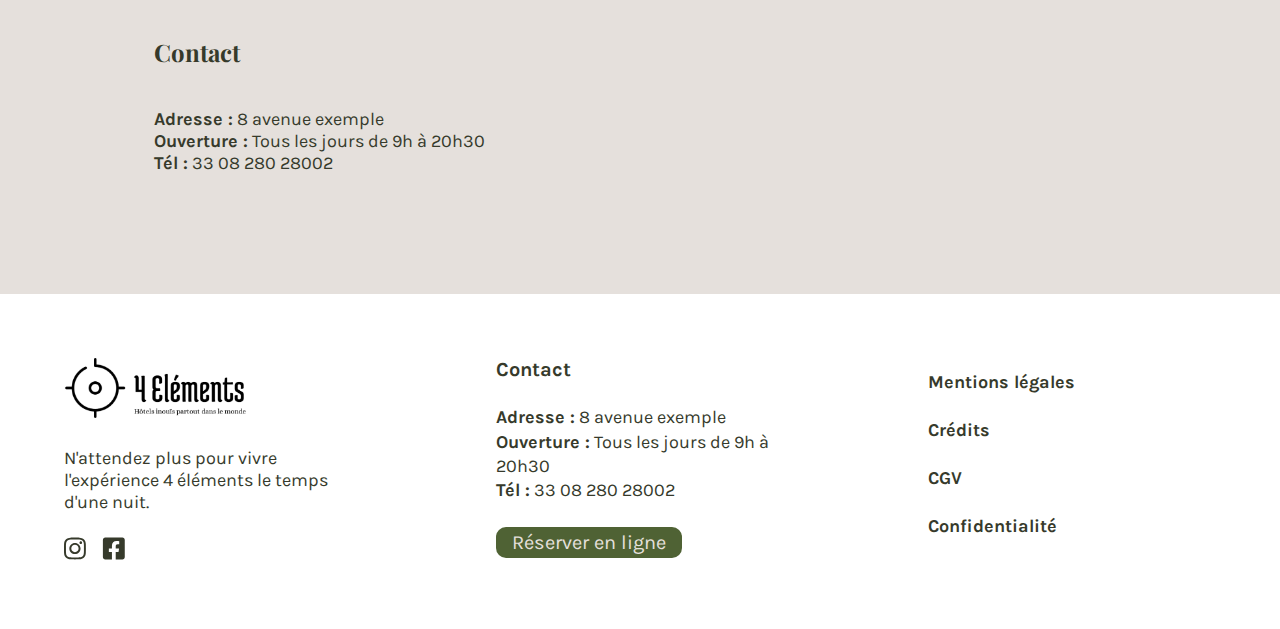
==== commit 7c02d814: "v" ====
--- a/fire.html
+++ b/fire.html
@@ -270,8 +270,8 @@
             <p>N'attendez plus pour vivre l'expérience 4 éléments le temps d'une nuit.</p>
             <nav>
                 <ul class="flex align-center">
-                    <li class="anim"><a target="_blank" href="google.com" title="lien vers la page instagram"><img src=assets/icon/instagram.svg" alt="logo d'instagram"></a></li>
-                    <li class="anim"><a target="_blank" href="google.com" title="lien vers la page facebook"><img src=assets/icon/facebook.svg" alt="logo de facebook"></a></li>
+                    <li class="anim"><a target="_blank" href="google.com" title="lien vers la page instagram"><img src="assets/icon/instagram.svg" alt="logo d'instagram"></a></li>
+                    <li class="anim"><a target="_blank" href="google.com" title="lien vers la page facebook"><img src="assets/icon/facebook.svg" alt="logo de facebook"></a></li>
                 </ul>
             </nav>
         </div>
